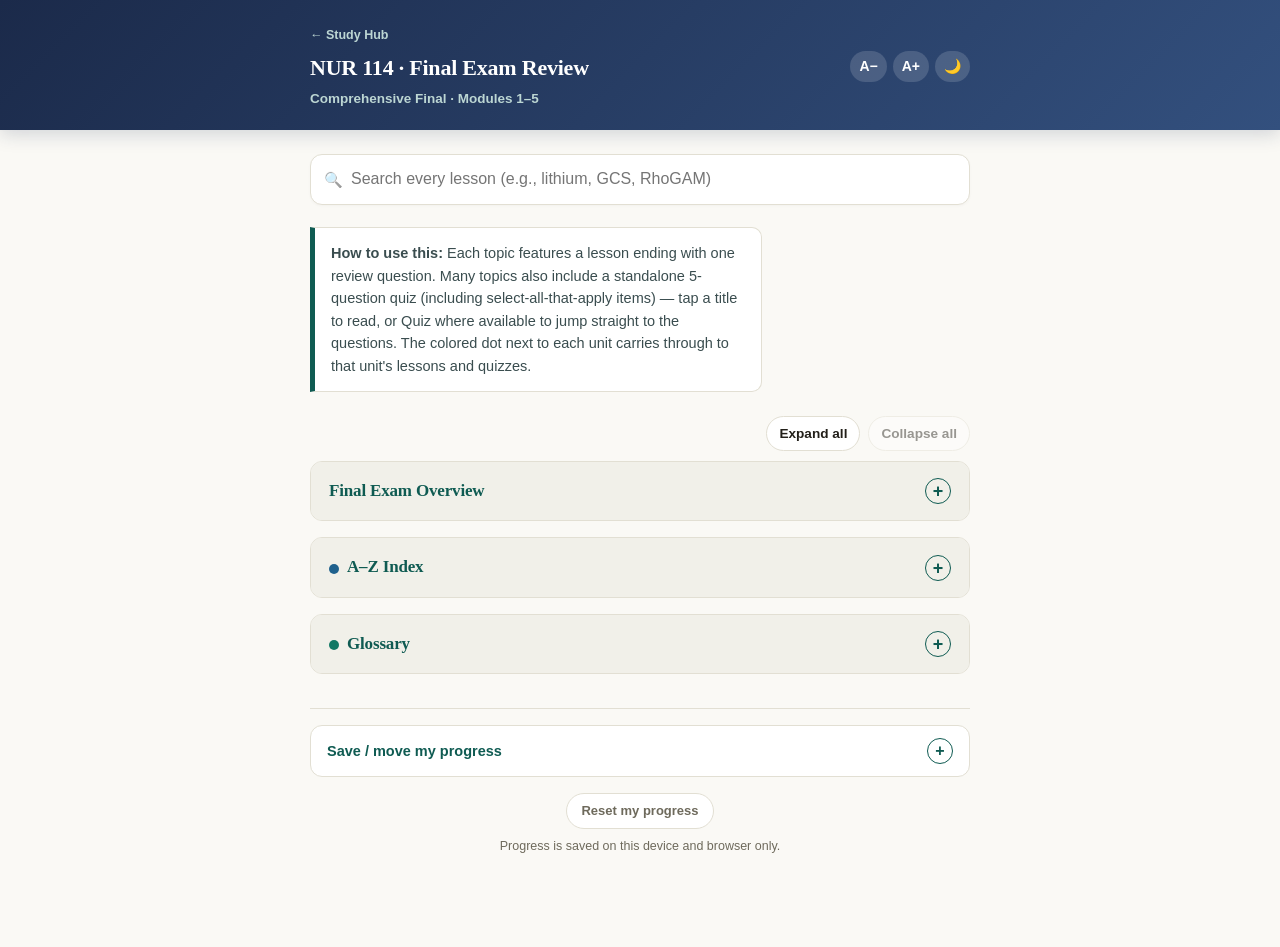
==== NUR114_Final.html @ 79f893ff "Add files via upload" ====
<!DOCTYPE html>
<html lang="en" data-mod="6">
<head>
<meta charset="utf-8">
<meta name="viewport" content="width=device-width, initial-scale=1">
<title>NUR 114 · Final Exam Review</title>
<link rel="stylesheet" href="engine/engine.css?v=9c39ac9d">
<script src="engine/early.js?v=9c39ac9d"></script>
</head>
<body>
<header><div class="bannerwrap"><div class="toprow"><div><a class="hublink" href="index.html">&larr; Study Hub</a><h1>NUR 114 · Final Exam Review</h1><div class="sub">Comprehensive Final · Modules 1–5</div></div><div class="hdr-btns"><button id="hx-sbtn" type="button" aria-label="Search the module" hidden>&#128269;</button><button id="back" hidden>Back</button></div></div></div></header>
<main class="wrap" id="app"><p style="padding:24px 4px;color:#6E6A5C">Loading&hellip; If this message stays, open the Study Hub in Safari once while online so the study engine can be saved for offline use.</p></main>
<script>
// ===================== FINAL EXAM REVIEW — generated by tools/build_final_data.js (do not edit by hand) =====================
const QUIZ = {}; const CASES = {}; const FLASH = {}; const MATCH = {}; const RESCUE = {};
const FINAL_OVERVIEW = {"title":"Final Exam Overview","noChip":true,"sub":"What the comprehensive final covers and how to use this section.","lessons":[{"id":"final-about","title":"About the Comprehensive Final","kicker":"Cumulative across Modules 1–5","blocks":[{"list":["The final is <strong>comprehensive</strong> — every module, Modules 1–5.","It comes <strong>one week after the last module</strong>.","<strong>Perfusion is weighted heavily</strong>, and Medical Emergencies is closely linked to it — know lethal vs. non-lethal rhythms and how to treat them."]},{"h":"How to use this section"},{"list":["<strong>Exemplars A–Z</strong> and <strong>Medications A–Z</strong> list everything from Modules 1–5 with a link straight to the lesson.","The <strong>Glossary</strong> collects key terms from all five modules, each linked to its source module.","To search the full text of every module at once, use the search box at the top of the Study Hub."]}]}]};
const FINAL_INDEX = {"title":"A–Z Index","sub":"Every exemplar and medication from Modules 1–5, alphabetized, with links to the lessons.","lessons":[{"id":"final-exemplars","title":"Exemplars A–Z","kicker":"97 exemplars from Modules 1–5","blocks":[{"h":"A"},{"table":{"head":["Exemplar","Where to study it"],"rows":[["<strong>ABG compensation</strong>","<a href=\"NUR114_Module3.html#elim-abg\">Module 3: ABG Review & Compensation</a>"],["<strong>Acute kidney injury (AKI)</strong>","<a href=\"NUR114_Module3.html#elim-aki\">Module 3: Acute Kidney Injury (AKI)</a>"],["<strong>Addictive behaviors (drugs &amp; alcohol)</strong>","<a href=\"NUR114_Module2.html#mh-addiction-basics\">Module 2: Understanding Addiction</a>"],["<strong>Alcohol use disorder &amp; withdrawal</strong>","<a href=\"NUR114_Module2.html#mh-alcohol\">Module 2: Alcohol Use Disorder & Withdrawal</a>"],["<strong>Anaphylactic reactions</strong>","<a href=\"NUR114_Module5.html#anaph\">Module 5: Anaphylaxis: The Allergic Emergency</a>"],["<strong>Anemias</strong>","<a href=\"NUR114_Module4.html#m4-anemia\">Module 4: Anemias</a>"],["<strong>Angina &amp; acute coronary syndrome</strong>","<a href=\"NUR114_Module4.html#m4-angina\">Module 4: Angina & Chest Pain</a>"],["<strong>Animal bites &amp; rabies</strong>","<a href=\"NUR114_Module5.html#env-animal\">Module 5: Animal Bites, Rabies & Ticks</a>"],["<strong>Anorexia nervosa</strong>","<a href=\"NUR114_Module2.html#mh-anorexia\">Module 2: Anorexia Nervosa</a>"],["<strong>Antepartum</strong>","<a href=\"NUR114_Module1.html#precon\">Module 1: Preconception & Confirming Pregnancy</a>"],["<strong>Asystole</strong>","<a href=\"NUR114_Module4.html#m4-ventricular\">Module 4: Ventricular Rhythms & Lethal vs Non-Lethal</a>"],["<strong>Atrial fibrillation</strong>","<a href=\"NUR114_Module4.html#m4-atrial\">Module 4: Atrial Rhythms</a>"],["<strong>Atrial flutter</strong>","<a href=\"NUR114_Module4.html#m4-atrial\">Module 4: Atrial Rhythms</a>"],["<strong>Attention-deficit/hyperactivity disorder (ADHD)</strong>","<a href=\"NUR114_Module2.html#mh-adhd\">Module 2: Attention-Deficit/Hyperactivity Disorder</a>"],["<strong>Autism spectrum disorder</strong>","<a href=\"NUR114_Module2.html#mh-autism\">Module 2: Autism Spectrum Disorder</a>"]]}},{"h":"B"},{"table":{"head":["Exemplar","Where to study it"],"rows":[["<strong>Bipolar disorder</strong>","<a href=\"NUR114_Module2.html#mh-bipolar\">Module 2: Bipolar Disorder</a>"],["<strong>Borderline personality disorder</strong>","<a href=\"NUR114_Module2.html#mh-bpd\">Module 2: Borderline Personality Disorder</a>"],["<strong>Brain death &amp; organ donation</strong>","<a href=\"NUR114_Module5.html#iicp-braindeath\">Module 5: Brain Death & Organ Donation</a>"],["<strong>Bulimia nervosa</strong>","<a href=\"NUR114_Module2.html#mh-bulimia\">Module 2: Bulimia Nervosa</a>"],["<strong>Burns</strong>","<a href=\"NUR114_Module5.html#burns-types\">Module 5: Burn Types, Depth & Scene Safety</a>"]]}},{"h":"C"},{"table":{"head":["Exemplar","Where to study it"],"rows":[["<strong>Cancer (cellular regulation)</strong>","<a href=\"NUR114_Module2.html#iis-cancer\">Module 2: Cancer & Cellular Regulation</a>"],["<strong>Cardiac arrest</strong>","<a href=\"NUR114_Module5.html#ws-acls-arrest\">Module 5: Adult Cardiac Arrest (2025)</a>"],["<strong>Cataract</strong>","<a href=\"NUR114_Module3.html#sens-cataract\">Module 3: Cataracts</a>"],["<strong>Cerebral palsy</strong>","<a href=\"NUR114_Module1.html#concerns\">Module 1: Common Concerns & Developmental Issues</a>"],["<strong>Chronic kidney disease (CKD) &amp; ESRD</strong>","<a href=\"NUR114_Module3.html#elim-ckd\">Module 3: Chronic Kidney Disease (CKD) & ESRD</a>"],["<strong>Contraception</strong>","<a href=\"NUR114_Module1.html#infertfam\">Module 1: Infertility & Family Planning</a>"],["<strong>Coronary artery disease (CAD)</strong>","<a href=\"NUR114_Module4.html#m4-cad\">Module 4: CAD & Atherosclerosis</a>"],["<strong>Crisis intervention</strong>","<a href=\"NUR114_Module2.html#mh-crisis\">Module 2: Crisis Intervention</a><br><a href=\"NUR114_Module5.html#crisis-dv\">Module 5: Crisis Intervention & Domestic Violence</a>"]]}},{"h":"D"},{"table":{"head":["Exemplar","Where to study it"],"rows":[["<strong>Deep vein thrombosis (DVT)</strong>","<a href=\"NUR114_Module4.html#m4-vte\">Module 4: DVT & VTE Prevention</a>"],["<strong>Depressive disorders</strong>","<a href=\"NUR114_Module2.html#mh-depression\">Module 2: Depressive Disorders</a>"],["<strong>Detached retina</strong>","<a href=\"NUR114_Module3.html#sens-retina\">Module 3: Detached Retina</a>"],["<strong>Dialysis (hemodialysis, PD, CRRT)</strong>","<a href=\"NUR114_Module3.html#elim-dialysis\">Module 3: Dialysis Types: Hemodialysis, Peritoneal Dialysis & CRRT</a>"],["<strong>Domestic violence</strong>","<a href=\"NUR114_Module5.html#crisis-dv\">Module 5: Crisis Intervention & Domestic Violence</a>"],["<strong>Down syndrome</strong>","<a href=\"NUR114_Module1.html#concerns\">Module 1: Common Concerns & Developmental Issues</a>"]]}},{"h":"E"},{"table":{"head":["Exemplar","Where to study it"],"rows":[["<strong>Emergency preparedness (triage)</strong>","<a href=\"NUR114_Module5.html#prep-triage\">Module 5: Triage for Mass Disaster</a>"],["<strong>Erectile dysfunction</strong>","<a href=\"NUR114_Module1.html#ed\">Module 1: Erectile Dysfunction</a>"],["<strong>Eye injuries</strong>","<a href=\"NUR114_Module3.html#sens-emergencies\">Module 3: Eye Emergencies, Eye Injuries & Eye Surgery</a>"]]}},{"h":"F"},{"table":{"head":["Exemplar","Where to study it"],"rows":[["<strong>Failure to thrive</strong>","<a href=\"NUR114_Module1.html#concerns\">Module 1: Common Concerns & Developmental Issues</a>"],["<strong>Family planning</strong>","<a href=\"NUR114_Module1.html#infertfam\">Module 1: Infertility & Family Planning</a>"],["<strong>Fluid &amp; electrolytes in renal failure</strong>","<a href=\"NUR114_Module3.html#elim-lytes\">Module 3: Fluid & Electrolyte Concepts in Renal Failure</a>"]]}},{"h":"G"},{"table":{"head":["Exemplar","Where to study it"],"rows":[["<strong>Generalized anxiety disorder</strong>","<a href=\"NUR114_Module2.html#mh-gad\">Module 2: Anxiety Disorders</a>"],["<strong>Glaucoma</strong>","<a href=\"NUR114_Module3.html#sens-glaucoma\">Module 3: Glaucoma</a>"],["<strong>Glomerulonephritis</strong>","<a href=\"NUR114_Module3.html#elim-gn\">Module 3: Glomerulonephritis</a>"],["<strong>Gout</strong>","<a href=\"NUR114_Module2.html#iis-gout\">Module 2: Gout</a>"]]}},{"h":"H"},{"table":{"head":["Exemplar","Where to study it"],"rows":[["<strong>Hearing loss</strong>","<a href=\"NUR114_Module3.html#sens-hearing\">Module 3: Hearing Loss & Communicating with the Hearing Impaired</a>"],["<strong>Heart failure (left vs. right; systolic vs. diastolic)</strong>","<a href=\"NUR114_Module4.html#m4-hf-types\">Module 4: Heart Failure: Types & Causes</a>"],["<strong>Hemophilia</strong>","<a href=\"NUR114_Module4.html#m4-hemophilia\">Module 4: Hemophilia</a>"],["<strong>HIV infection &amp; AIDS</strong>","<a href=\"NUR114_Module2.html#iis-hiv\">Module 2: HIV Infection & AIDS</a>"],["<strong>Hydrocephaly</strong>","<a href=\"NUR114_Module5.html#hydro\">Module 5: Hydrocephaly (Hydrocephalus)</a>"],["<strong>Hypersensitivity reactions &amp; allergies</strong>","<a href=\"NUR114_Module2.html#iis-hypersensitivity\">Module 2: Hypersensitivity Reactions & Allergies</a>"],["<strong>Hypertension (113 review)</strong>","<a href=\"NUR114_Module4.html#m4-htn\">Module 4: Hypertension Review</a>"],["<strong>Hyperthermia</strong>","<a href=\"NUR114_Module5.html#env-hyperthermia\">Module 5: Hyperthermia: Heat Exhaustion vs. Heat Stroke</a>"],["<strong>Hypothermia &amp; frostbite</strong>","<a href=\"NUR114_Module5.html#env-hypothermia\">Module 5: Hypothermia & Frostbite</a>"]]}},{"h":"I"},{"table":{"head":["Exemplar","Where to study it"],"rows":[["<strong>Impaired vision</strong>","<a href=\"NUR114_Module3.html#sens-lowvision\">Module 3: Impaired Vision: Helping a Client Adjust</a>"],["<strong>Increased intracranial pressure (IICP)</strong>","<a href=\"NUR114_Module5.html#iicp-mk\">Module 5: Monro-Kellie & Compensation</a>"],["<strong>Infertility</strong>","<a href=\"NUR114_Module1.html#infertfam\">Module 1: Infertility & Family Planning</a>"],["<strong>Intrapartum (labor &amp; delivery)</strong>","<a href=\"NUR114_Module1.html#admit\">Module 1: Admission & Fetal Monitoring</a>"]]}},{"h":"M"},{"table":{"head":["Exemplar","Where to study it"],"rows":[["<strong>Macular degeneration</strong>","<a href=\"NUR114_Module3.html#sens-amd\">Module 3: Age-Related Macular Degeneration (AMD)</a>"],["<strong>Menopause</strong>","<a href=\"NUR114_Module1.html#menomen\">Module 1: Menstrual Dysfunction & Menopause</a>"],["<strong>Menstrual dysfunction</strong>","<a href=\"NUR114_Module1.html#menomen\">Module 1: Menstrual Dysfunction & Menopause</a>"]]}},{"h":"N"},{"table":{"head":["Exemplar","Where to study it"],"rows":[["<strong>Neonatal abstinence syndrome (NAS)</strong>","<a href=\"NUR114_Module1.html#nas\">Module 1: Neonatal Abstinence Syndrome (NAS)</a>"],["<strong>Nephrosclerosis</strong>","<a href=\"NUR114_Module3.html#elim-nephrosclerosis\">Module 3: Nephrosclerosis</a>"],["<strong>Nephrotic syndrome</strong>","<a href=\"NUR114_Module3.html#elim-nephrotic\">Module 3: Nephrotic Syndrome (and Nephritic vs. Nephrotic)</a>"],["<strong>Newborn care</strong>","<a href=\"NUR114_Module1.html#transition\">Module 1: Transition & APGAR</a>"]]}},{"h":"O"},{"table":{"head":["Exemplar","Where to study it"],"rows":[["<strong>Obsessive-compulsive disorder (OCD)</strong>","<a href=\"NUR114_Module2.html#mh-ocd\">Module 2: Obsessive-Compulsive Disorder</a>"],["<strong>Opioid use disorder &amp; withdrawal</strong>","<a href=\"NUR114_Module2.html#mh-opioids\">Module 2: Opioid Use Disorder, Withdrawal & Body Effects</a>"],["<strong>Osteoarthritis</strong>","<a href=\"NUR114_Module2.html#iis-oa\">Module 2: Osteoarthritis</a>"],["<strong>Overdoses (alcohol, opioids, benzodiazepines)</strong>","<a href=\"NUR114_Module5.html#poison-od\">Module 5: Overdoses: Opioids, Benzodiazepines & Alcohol</a>"]]}},{"h":"P"},{"table":{"head":["Exemplar","Where to study it"],"rows":[["<strong>Pacemakers &amp; heart block</strong>","<a href=\"NUR114_Module4.html#m4-pacers-blocks\">Module 4: Pacemakers, Heart Blocks & Agonal Rhythm</a>"],["<strong>Peripheral vascular disease (113 review)</strong>","<a href=\"NUR114_Module4.html#m4-pvd\">Module 4: Arterial vs. Venous Disease</a>"],["<strong>Personality disorders</strong>","<a href=\"NUR114_Module2.html#mh-pd-overview\">Module 2: Personality Disorders: The 10-Type Taxonomy</a>"],["<strong>Poisonings</strong>","<a href=\"NUR114_Module5.html#poison-general\">Module 5: General Poisoning Management</a>"],["<strong>Polycystic kidney disease (PKD)</strong>","<a href=\"NUR114_Module3.html#elim-pkd\">Module 3: Polycystic Kidney Disease (PKD)</a>"],["<strong>Post-traumatic stress disorder (PTSD)</strong>","<a href=\"NUR114_Module2.html#mh-ptsd\">Module 2: Post-Traumatic Stress Disorder</a>"],["<strong>Postpartum</strong>","<a href=\"NUR114_Module1.html#involution\">Module 1: Involution, Lochia & Perineal Care</a>"],["<strong>Premature ventricular contractions (PVCs)</strong>","<a href=\"NUR114_Module4.html#m4-ventricular\">Module 4: Ventricular Rhythms & Lethal vs Non-Lethal</a>"],["<strong>Pulmonary embolism</strong>","<a href=\"NUR114_Module4.html#m4-pe\">Module 4: Pulmonary Embolism</a>"],["<strong>Pyelonephritis</strong>","<a href=\"NUR114_Module3.html#elim-pyelo\">Module 3: Pyelonephritis</a>"]]}},{"h":"R"},{"table":{"head":["Exemplar","Where to study it"],"rows":[["<strong>Rheumatoid arthritis</strong>","<a href=\"NUR114_Module2.html#iis-ra\">Module 2: Rheumatoid Arthritis</a>"]]}},{"h":"S"},{"table":{"head":["Exemplar","Where to study it"],"rows":[["<strong>Schizophrenia</strong>","<a href=\"NUR114_Module2.html#mh-schizophrenia\">Module 2: Schizophrenia</a>"],["<strong>Sexual assault (SANE)</strong>","<a href=\"NUR114_Module5.html#crisis-sane\">Module 5: Sexual Assault & the SANE</a>"],["<strong>Sexuality</strong>","<a href=\"NUR114_Module1.html#ed\">Module 1: Erectile Dysfunction</a>"],["<strong>Sexually transmitted infections (STIs)</strong>","<a href=\"NUR114_Module1.html#stis\">Module 1: Sexually Transmitted Infections</a>"],["<strong>Shock — cardiogenic, septic, neurogenic, anaphylactic</strong>","<a href=\"NUR114_Module5.html#shock-types\">Module 5: Other Shock Types & Vasopressor Safety</a>"],["<strong>Shock — hypovolemic</strong>","<a href=\"NUR114_Module5.html#shock-hypo\">Module 5: Hypovolemic Shock & the Stages of Shock</a>"],["<strong>Sickle cell disease</strong>","<a href=\"NUR114_Module4.html#m4-sickle\">Module 4: Sickle Cell Disease</a>"],["<strong>Sinus rhythms (sinus brady, sinus tach)</strong>","<a href=\"NUR114_Module4.html#m4-sinus\">Module 4: Sinus Rhythms</a>"],["<strong>Smoke inhalation</strong>","<a href=\"NUR114_Module5.html#burns-special\">Module 5: Chemical, Electrical & Smoke Inhalation Injuries</a>"],["<strong>Snake &amp; spider bites</strong>","<a href=\"NUR114_Module5.html#env-snake-spider\">Module 5: Snake & Spider Bites</a>"],["<strong>Stroke (ischemic vs. hemorrhagic) &amp; TIA</strong>","<a href=\"NUR114_Module4.html#m4-stroke\">Module 4: Stroke: Ischemic vs Hemorrhagic & TIA</a>"],["<strong>Submersion injuries</strong>","<a href=\"NUR114_Module5.html#submersion\">Module 5: Submersion Injuries (Drowning & Near-Drowning)</a>"],["<strong>Suicidal ideation</strong>","<a href=\"NUR114_Module2.html#mh-suicide\">Module 2: Suicidal Ideation: Assessment, Safety, and Resources</a>"],["<strong>Supraventricular tachycardia (SVT)</strong>","<a href=\"NUR114_Module4.html#m4-atrial\">Module 4: Atrial Rhythms</a>"],["<strong>Systemic lupus erythematosus (SLE)</strong>","<a href=\"NUR114_Module2.html#iis-lupus\">Module 2: Systemic Lupus Erythematosus</a>"]]}},{"h":"V"},{"table":{"head":["Exemplar","Where to study it"],"rows":[["<strong>Ventricular fibrillation</strong>","<a href=\"NUR114_Module4.html#m4-ventricular\">Module 4: Ventricular Rhythms & Lethal vs Non-Lethal</a>"],["<strong>Ventricular tachycardia (incl. torsades)</strong>","<a href=\"NUR114_Module4.html#m4-ventricular\">Module 4: Ventricular Rhythms & Lethal vs Non-Lethal</a>"],["<strong>Verbal (aphasia)</strong>","<a href=\"NUR114_Module3.html#sens-aphasia\">Module 3: Verbal: Aphasia (Global, Expressive, Receptive)</a>"]]}}]},{"id":"final-meds","title":"Medications A–Z","kicker":"154 medications and drug classes from Modules 1–5","blocks":[{"h":"A"},{"table":{"head":["Medication","Where to study it"],"rows":[["<strong>Acetylcysteine (Mucomyst)</strong>","<a href=\"NUR114_Module3.html#m3-meds-renal\">Module 3: Epoetin Alfa, Corticosteroids, Acetylcysteine & Sodium Bicarbonate</a><br><a href=\"NUR114_Module5.html#m5-meds-prev\">Module 5: Medications From Previous Content & NUR 113</a>"],["<strong>Activated charcoal</strong>","<a href=\"NUR114_Module5.html#m5-meds-prev\">Module 5: Medications From Previous Content & NUR 113</a>"],["<strong>Acyclovir</strong>","<a href=\"NUR114_Module1.html#medsti\">Module 1: STI Treatment Medications</a>"],["<strong>Adenosine (Adenocard)</strong>","<a href=\"NUR114_Module4.html#m4-meds-antiarrhythmic\">Module 4: Antiarrhythmics</a>"],["<strong>Albuterol</strong>","<a href=\"NUR114_Module5.html#m5-meds-prev\">Module 5: Medications From Previous Content & NUR 113</a>"],["<strong>Alprazolam (Xanax)</strong>","<a href=\"NUR114_Module2.html#mh-meds-anxiolytics\">Module 2: Anxiolytics & Benzodiazepines</a>"],["<strong>Alteplase (tPA)</strong>","<a href=\"NUR114_Module4.html#m4-meds-antiplatelet-lytic\">Module 4: Antiplatelets & Thrombolytics</a>"],["<strong>Amiodarone (Cordarone, Pacerone)</strong>","<a href=\"NUR114_Module4.html#m4-meds-antiarrhythmic\">Module 4: Antiarrhythmics</a><br><a href=\"NUR114_Module5.html#m5-meds-prev\">Module 5: Medications From Previous Content & NUR 113</a>"],["<strong>Amlodipine</strong>","<a href=\"NUR114_Module4.html#m4-meds-bb-ccb\">Module 4: Beta Blockers & Calcium Channel Blockers</a>"],["<strong>Anticonvulsants used as mood stabilizers</strong>","<a href=\"NUR114_Module2.html#mh-meds-moodstabilizers\">Module 2: Mood Stabilizers: Lithium & Anticonvulsants</a>"],["<strong>Antihistamines &amp; allergy-specific drug classes</strong>","<a href=\"NUR114_Module2.html#iis-meds-antiinflammatory\">Module 2: NSAIDs, DMARDs, Corticosteroids, Antihistamines & Gout Meds</a>"],["<strong>Antiretroviral therapy (ART), PrEP &amp; PEP</strong>","<a href=\"NUR114_Module2.html#iis-meds-art\">Module 2: ART for HIV/AIDS: PrEP vs. PEP</a>"],["<strong>Antivenin (CroFab)</strong>","<a href=\"NUR114_Module5.html#m5-meds-antivenin\">Module 5: Antivenin (Antivenom)</a>"],["<strong>Apixaban (Eliquis)</strong>","<a href=\"NUR114_Module4.html#m4-meds-anticoag\">Module 4: Anticoagulants</a>"],["<strong>Aripiprazole (Abilify)</strong>","<a href=\"NUR114_Module2.html#mh-meds-antipsychotics\">Module 2: Antipsychotics: Brand/Generic Reference & EPS Management</a>"],["<strong>Aspirin</strong>","<a href=\"NUR114_Module4.html#m4-meds-antiplatelet-lytic\">Module 4: Antiplatelets & Thrombolytics</a>"],["<strong>Atenolol</strong>","<a href=\"NUR114_Module4.html#m4-meds-bb-ccb\">Module 4: Beta Blockers & Calcium Channel Blockers</a>"],["<strong>Atorvastatin</strong>","<a href=\"NUR114_Module4.html#m4-meds-statin-nitrate\">Module 4: Statins & Nitrates</a>"],["<strong>Atropine</strong>","<a href=\"NUR114_Module4.html#m4-meds-brady\">Module 4: Atropine & Vasopressors</a>"],["<strong>Atropine / Tropicamide (eye drops)</strong>","<a href=\"NUR114_Module3.html#m3-meds-eyedrops\">Module 3: Eye Medications</a>"],["<strong>Atypical antipsychotics (second-generation)</strong>","<a href=\"NUR114_Module2.html#mh-meds-antipsychotics\">Module 2: Antipsychotics: Brand/Generic Reference & EPS Management</a>"]]}},{"h":"B"},{"table":{"head":["Medication","Where to study it"],"rows":[["<strong>Benazepril</strong>","<a href=\"NUR114_Module4.html#m4-meds-raas\">Module 4: ACE Inhibitors, ARBs & ARNI</a>"],["<strong>Benzodiazepines</strong>","<a href=\"NUR114_Module2.html#mh-meds-anxiolytics\">Module 2: Anxiolytics & Benzodiazepines</a>"],["<strong>Buspirone</strong>","<a href=\"NUR114_Module2.html#mh-meds-anxiolytics\">Module 2: Anxiolytics & Benzodiazepines</a>"]]}},{"h":"C"},{"table":{"head":["Medication","Where to study it"],"rows":[["<strong>Calcium gluconate</strong>","<a href=\"NUR114_Module3.html#m3-meds-lytes\">Module 3: Electrolyte Replacements & Treatments</a>"],["<strong>Captopril</strong>","<a href=\"NUR114_Module4.html#m4-meds-raas\">Module 4: ACE Inhibitors, ARBs & ARNI</a>"],["<strong>Carvedilol</strong>","<a href=\"NUR114_Module4.html#m4-meds-bb-ccb\">Module 4: Beta Blockers & Calcium Channel Blockers</a>"],["<strong>Ceftriaxone</strong>","<a href=\"NUR114_Module1.html#medsti\">Module 1: STI Treatment Medications</a>"],["<strong>Cervadil (Dinoprostone)</strong>","<a href=\"NUR114_Module1.html#medlabor\">Module 1: Labor, Induction & Ripening Drugs</a>"],["<strong>Chlordiazepoxide</strong>","<a href=\"NUR114_Module5.html#m5-meds-prev\">Module 5: Medications From Previous Content & NUR 113</a>"],["<strong>Chlorpromazine (Thorazine)</strong>","<a href=\"NUR114_Module2.html#mh-meds-antipsychotics\">Module 2: Antipsychotics: Brand/Generic Reference & EPS Management</a><br><a href=\"NUR114_Module5.html#m5-meds-prev\">Module 5: Medications From Previous Content & NUR 113</a>"],["<strong>Clonazepam (Klonopin)</strong>","<a href=\"NUR114_Module2.html#mh-meds-anxiolytics\">Module 2: Anxiolytics & Benzodiazepines</a>"],["<strong>Clopidogrel (Plavix)</strong>","<a href=\"NUR114_Module4.html#m4-meds-antiplatelet-lytic\">Module 4: Antiplatelets & Thrombolytics</a>"],["<strong>Clozapine (Clozaril)</strong>","<a href=\"NUR114_Module2.html#mh-meds-antipsychotics\">Module 2: Antipsychotics: Brand/Generic Reference & EPS Management</a>"],["<strong>Combined Oral Contraceptives (estrogen + progestin)</strong>","<a href=\"NUR114_Module1.html#medsexual\">Module 1: Sexual Health Medications</a>"],["<strong>Corticosteroids</strong>","<a href=\"NUR114_Module2.html#iis-meds-antiinflammatory\">Module 2: NSAIDs, DMARDs, Corticosteroids, Antihistamines & Gout Meds</a><br><a href=\"NUR114_Module3.html#m3-meds-renal\">Module 3: Epoetin Alfa, Corticosteroids, Acetylcysteine & Sodium Bicarbonate</a>"],["<strong>Cyanocobalamin</strong>","<a href=\"NUR114_Module4.html#m4-meds-blood\">Module 4: Anemia Supplements & Blood Drugs</a>"],["<strong>Cytotec (Misoprostol)</strong>","<a href=\"NUR114_Module1.html#medlabor\">Module 1: Labor, Induction & Ripening Drugs</a>"]]}},{"h":"D"},{"table":{"head":["Medication","Where to study it"],"rows":[["<strong>Dabigatran (Pradaxa)</strong>","<a href=\"NUR114_Module4.html#m4-meds-anticoag\">Module 4: Anticoagulants</a>"],["<strong>Dalteparin</strong>","<a href=\"NUR114_Module4.html#m4-meds-anticoag\">Module 4: Anticoagulants</a>"],["<strong>Dapagliflozin (Farxiga)</strong>","<a href=\"NUR114_Module4.html#m4-meds-hf\">Module 4: Other Heart Failure Drugs</a>"],["<strong>Deferoxamine</strong>","<a href=\"NUR114_Module5.html#m5-meds-reversal\">Module 5: Reversal Agents for Overdoses</a>"],["<strong>Depo-Provera (Medroxyprogesterone)</strong>","<a href=\"NUR114_Module1.html#medsexual\">Module 1: Sexual Health Medications</a>"],["<strong>Dexamethasone (Decadron)</strong>","<a href=\"NUR114_Module5.html#m5-meds-prev\">Module 5: Medications From Previous Content & NUR 113</a>"],["<strong>Diazepam (Valium)</strong>","<a href=\"NUR114_Module2.html#mh-meds-anxiolytics\">Module 2: Anxiolytics & Benzodiazepines</a>"],["<strong>Digoxin (Lanoxin)</strong>","<a href=\"NUR114_Module4.html#m4-meds-hf\">Module 4: Other Heart Failure Drugs</a>"],["<strong>Digoxin immune Fab (Digibind)</strong>","<a href=\"NUR114_Module5.html#m5-meds-reversal\">Module 5: Reversal Agents for Overdoses</a>"],["<strong>Diltiazem</strong>","<a href=\"NUR114_Module4.html#m4-meds-bb-ccb\">Module 4: Beta Blockers & Calcium Channel Blockers</a>"],["<strong>Diphenhydramine</strong>","<a href=\"NUR114_Module5.html#m5-meds-prev\">Module 5: Medications From Previous Content & NUR 113</a>"],["<strong>DMARDs</strong>","<a href=\"NUR114_Module2.html#iis-meds-antiinflammatory\">Module 2: NSAIDs, DMARDs, Corticosteroids, Antihistamines & Gout Meds</a>"],["<strong>Dobutamine</strong>","<a href=\"NUR114_Module5.html#m5-meds-prev\">Module 5: Medications From Previous Content & NUR 113</a>"],["<strong>Docusate (Colace)</strong>","<a href=\"NUR114_Module5.html#m5-meds-prev\">Module 5: Medications From Previous Content & NUR 113</a>"],["<strong>Dopamine</strong>","<a href=\"NUR114_Module4.html#m4-meds-brady\">Module 4: Atropine & Vasopressors</a><br><a href=\"NUR114_Module5.html#m5-meds-prev\">Module 5: Medications From Previous Content & NUR 113</a>"],["<strong>Dorzolamide / Acetazolamide</strong>","<a href=\"NUR114_Module3.html#m3-meds-eyedrops\">Module 3: Eye Medications</a>"],["<strong>Doxycycline</strong>","<a href=\"NUR114_Module1.html#medsti\">Module 1: STI Treatment Medications</a><br><a href=\"NUR114_Module5.html#m5-meds-prev\">Module 5: Medications From Previous Content & NUR 113</a>"]]}},{"h":"E"},{"table":{"head":["Medication","Where to study it"],"rows":[["<strong>Empagliflozin (Jardiance)</strong>","<a href=\"NUR114_Module4.html#m4-meds-hf\">Module 4: Other Heart Failure Drugs</a>"],["<strong>Enalapril</strong>","<a href=\"NUR114_Module4.html#m4-meds-raas\">Module 4: ACE Inhibitors, ARBs & ARNI</a>"],["<strong>Enoxaparin (Lovenox)</strong>","<a href=\"NUR114_Module4.html#m4-meds-anticoag\">Module 4: Anticoagulants</a>"],["<strong>Epidural anesthesia</strong>","<a href=\"NUR114_Module1.html#medanalgesia\">Module 1: Labor Analgesics & Anesthesia</a>"],["<strong>Epinephrine</strong>","<a href=\"NUR114_Module4.html#m4-meds-brady\">Module 4: Atropine & Vasopressors</a><br><a href=\"NUR114_Module5.html#m5-meds-epi\">Module 5: Epinephrine</a>"],["<strong>Eplerenone</strong>","<a href=\"NUR114_Module4.html#m4-meds-hf\">Module 4: Other Heart Failure Drugs</a>"],["<strong>Epoetin alfa (Epogen, Procrit)</strong>","<a href=\"NUR114_Module2.html#iis-meds-oncsupport\">Module 2: Chemotherapy Support: Filgrastim & Epoetin Alfa</a><br><a href=\"NUR114_Module3.html#m3-meds-renal\">Module 3: Epoetin Alfa, Corticosteroids, Acetylcysteine & Sodium Bicarbonate</a><br><a href=\"NUR114_Module4.html#m4-meds-blood\">Module 4: Anemia Supplements & Blood Drugs</a>"],["<strong>Erythromycin Ophthalmic Ointment</strong>","<a href=\"NUR114_Module1.html#mednewborn\">Module 1: Newborn Medications</a>"],["<strong>Esmolol</strong>","<a href=\"NUR114_Module4.html#m4-meds-bb-ccb\">Module 4: Beta Blockers & Calcium Channel Blockers</a>"]]}},{"h":"F"},{"table":{"head":["Medication","Where to study it"],"rows":[["<strong>Factor VIII and Factor IX Concentrates</strong>","<a href=\"NUR114_Module4.html#m4-meds-blood\">Module 4: Anemia Supplements & Blood Drugs</a>"],["<strong>Famotidine</strong>","<a href=\"NUR114_Module5.html#m5-meds-prev\">Module 5: Medications From Previous Content & NUR 113</a>"],["<strong>Fentanyl</strong>","<a href=\"NUR114_Module5.html#m5-meds-prev\">Module 5: Medications From Previous Content & NUR 113</a>"],["<strong>Ferrous sulfate (iron)</strong>","<a href=\"NUR114_Module4.html#m4-meds-blood\">Module 4: Anemia Supplements & Blood Drugs</a>"],["<strong>Filgrastim (Neupogen)</strong>","<a href=\"NUR114_Module2.html#iis-meds-oncsupport\">Module 2: Chemotherapy Support: Filgrastim & Epoetin Alfa</a>"],["<strong>Flumazenil (Romazicon)</strong>","<a href=\"NUR114_Module5.html#m5-meds-reversal\">Module 5: Reversal Agents for Overdoses</a>"],["<strong>Fluphenazine (Prolixin)</strong>","<a href=\"NUR114_Module2.html#mh-meds-antipsychotics\">Module 2: Antipsychotics: Brand/Generic Reference & EPS Management</a>"],["<strong>Folic acid</strong>","<a href=\"NUR114_Module4.html#m4-meds-blood\">Module 4: Anemia Supplements & Blood Drugs</a>"],["<strong>Fomepizole</strong>","<a href=\"NUR114_Module5.html#m5-meds-reversal\">Module 5: Reversal Agents for Overdoses</a>"],["<strong>Furosemide (Lasix)</strong>","<a href=\"NUR114_Module3.html#m3-meds-diuretics\">Module 3: Diuretics</a><br><a href=\"NUR114_Module4.html#m4-meds-hf\">Module 4: Other Heart Failure Drugs</a>"]]}},{"h":"G"},{"table":{"head":["Medication","Where to study it"],"rows":[["<strong>Glucagon</strong>","<a href=\"NUR114_Module5.html#m5-meds-prev\">Module 5: Medications From Previous Content & NUR 113</a>"],["<strong>Gout medications</strong>","<a href=\"NUR114_Module2.html#iis-meds-antiinflammatory\">Module 2: NSAIDs, DMARDs, Corticosteroids, Antihistamines & Gout Meds</a>"]]}},{"h":"H"},{"table":{"head":["Medication","Where to study it"],"rows":[["<strong>Haloperidol (Haldol)</strong>","<a href=\"NUR114_Module2.html#mh-meds-antipsychotics\">Module 2: Antipsychotics: Brand/Generic Reference & EPS Management</a>"],["<strong>Heparin (unfractionated)</strong>","<a href=\"NUR114_Module4.html#m4-meds-anticoag\">Module 4: Anticoagulants</a>"],["<strong>Hepatitis B Vaccine</strong>","<a href=\"NUR114_Module1.html#mednewborn\">Module 1: Newborn Medications</a>"],["<strong>Hydroxocobalamin</strong>","<a href=\"NUR114_Module5.html#m5-meds-reversal\">Module 5: Reversal Agents for Overdoses</a>"],["<strong>Hydroxyurea (Droxia, Hydrea)</strong>","<a href=\"NUR114_Module4.html#m4-meds-blood\">Module 4: Anemia Supplements & Blood Drugs</a>"]]}},{"h":"I"},{"table":{"head":["Medication","Where to study it"],"rows":[["<strong>Isosorbide Mononitrate/Dinitrate</strong>","<a href=\"NUR114_Module4.html#m4-meds-statin-nitrate\">Module 4: Statins & Nitrates</a>"]]}},{"h":"L"},{"table":{"head":["Medication","Where to study it"],"rows":[["<strong>Labetalol</strong>","<a href=\"NUR114_Module4.html#m4-meds-bb-ccb\">Module 4: Beta Blockers & Calcium Channel Blockers</a>"],["<strong>Lactated Ringer's</strong>","<a href=\"NUR114_Module5.html#m5-meds-prev\">Module 5: Medications From Previous Content & NUR 113</a>"],["<strong>Latanoprost (Xalatan)</strong>","<a href=\"NUR114_Module3.html#m3-meds-eyedrops\">Module 3: Eye Medications</a>"],["<strong>Lidocaine</strong>","<a href=\"NUR114_Module4.html#m4-meds-antiarrhythmic\">Module 4: Antiarrhythmics</a><br><a href=\"NUR114_Module5.html#m5-meds-prev\">Module 5: Medications From Previous Content & NUR 113</a>"],["<strong>Lisinopril</strong>","<a href=\"NUR114_Module4.html#m4-meds-raas\">Module 4: ACE Inhibitors, ARBs & ARNI</a>"],["<strong>Lithium</strong>","<a href=\"NUR114_Module2.html#mh-meds-moodstabilizers\">Module 2: Mood Stabilizers: Lithium & Anticonvulsants</a>"],["<strong>Lorazepam (Ativan)</strong>","<a href=\"NUR114_Module2.html#mh-meds-anxiolytics\">Module 2: Anxiolytics & Benzodiazepines</a><br><a href=\"NUR114_Module5.html#m5-meds-prev\">Module 5: Medications From Previous Content & NUR 113</a>"],["<strong>Losartan</strong>","<a href=\"NUR114_Module4.html#m4-meds-raas\">Module 4: ACE Inhibitors, ARBs & ARNI</a>"],["<strong>Lovastatin</strong>","<a href=\"NUR114_Module4.html#m4-meds-statin-nitrate\">Module 4: Statins & Nitrates</a>"]]}},{"h":"M"},{"table":{"head":["Medication","Where to study it"],"rows":[["<strong>Mafenide (Sulfamylon)</strong>","<a href=\"NUR114_Module5.html#m5-meds-prev\">Module 5: Medications From Previous Content & NUR 113</a>"],["<strong>Magnesium Sulfate</strong>","<a href=\"NUR114_Module1.html#medlabor\">Module 1: Labor, Induction & Ripening Drugs</a><br><a href=\"NUR114_Module4.html#m4-meds-antiarrhythmic\">Module 4: Antiarrhythmics</a>"],["<strong>Mannitol (Osmitrol)</strong>","<a href=\"NUR114_Module3.html#m3-meds-diuretics\">Module 3: Diuretics</a><br><a href=\"NUR114_Module5.html#m5-meds-prev\">Module 5: Medications From Previous Content & NUR 113</a>"],["<strong>MAOIs (monoamine oxidase inhibitors)</strong>","<a href=\"NUR114_Module2.html#mh-meds-antidepressants\">Module 2: Antidepressants: SSRI, SNRI, TCA & MAOI</a>"],["<strong>Metoprolol</strong>","<a href=\"NUR114_Module4.html#m4-meds-bb-ccb\">Module 4: Beta Blockers & Calcium Channel Blockers</a>"],["<strong>Metronidazole (Flagyl)</strong>","<a href=\"NUR114_Module1.html#medsti\">Module 1: STI Treatment Medications</a>"],["<strong>Midazolam (Versed)</strong>","<a href=\"NUR114_Module2.html#mh-meds-anxiolytics\">Module 2: Anxiolytics & Benzodiazepines</a>"],["<strong>Morphine</strong>","<a href=\"NUR114_Module5.html#m5-meds-prev\">Module 5: Medications From Previous Content & NUR 113</a>"]]}},{"h":"N"},{"table":{"head":["Medication","Where to study it"],"rows":[["<strong>Naloxone (Narcan)</strong>","<a href=\"NUR114_Module2.html#mh-meds-emergency\">Module 2: Naloxone: The Opioid Reversal Agent</a><br><a href=\"NUR114_Module5.html#m5-meds-reversal\">Module 5: Reversal Agents for Overdoses</a>"],["<strong>Nicardipine</strong>","<a href=\"NUR114_Module4.html#m4-meds-bb-ccb\">Module 4: Beta Blockers & Calcium Channel Blockers</a><br><a href=\"NUR114_Module5.html#m5-meds-prev\">Module 5: Medications From Previous Content & NUR 113</a>"],["<strong>Nifedipine</strong>","<a href=\"NUR114_Module4.html#m4-meds-bb-ccb\">Module 4: Beta Blockers & Calcium Channel Blockers</a>"],["<strong>Nitroglycerin (SL, Spray, Patch, Ointment, IV)</strong>","<a href=\"NUR114_Module4.html#m4-meds-statin-nitrate\">Module 4: Statins & Nitrates</a>"],["<strong>Norepinephrine</strong>","<a href=\"NUR114_Module4.html#m4-meds-brady\">Module 4: Atropine & Vasopressors</a><br><a href=\"NUR114_Module5.html#m5-meds-prev\">Module 5: Medications From Previous Content & NUR 113</a>"],["<strong>NSAIDs</strong>","<a href=\"NUR114_Module2.html#iis-meds-antiinflammatory\">Module 2: NSAIDs, DMARDs, Corticosteroids, Antihistamines & Gout Meds</a>"]]}},{"h":"O"},{"table":{"head":["Medication","Where to study it"],"rows":[["<strong>Olanzapine (Zyprexa)</strong>","<a href=\"NUR114_Module2.html#mh-meds-antipsychotics\">Module 2: Antipsychotics: Brand/Generic Reference & EPS Management</a>"],["<strong>Ondansetron (Zofran)</strong>","<a href=\"NUR114_Module1.html#medanalgesia\">Module 1: Labor Analgesics & Anesthesia</a>"],["<strong>Opioid analgesics (butorphanol, nalbuphine, meperidine)</strong>","<a href=\"NUR114_Module1.html#medanalgesia\">Module 1: Labor Analgesics & Anesthesia</a>"],["<strong>Oxytocin (Pitocin)</strong>","<a href=\"NUR114_Module1.html#medlabor\">Module 1: Labor, Induction & Ripening Drugs</a>"]]}},{"h":"P"},{"table":{"head":["Medication","Where to study it"],"rows":[["<strong>Patiromer (Veltassa)</strong>","<a href=\"NUR114_Module3.html#m3-meds-lytes\">Module 3: Electrolyte Replacements & Treatments</a>"],["<strong>Penicillin G Benzathine</strong>","<a href=\"NUR114_Module1.html#medsti\">Module 1: STI Treatment Medications</a>"],["<strong>Phentolamine</strong>","<a href=\"NUR114_Module4.html#m4-meds-brady\">Module 4: Atropine & Vasopressors</a><br><a href=\"NUR114_Module5.html#m5-meds-prev\">Module 5: Medications From Previous Content & NUR 113</a>"],["<strong>Phosphate binders</strong>","<a href=\"NUR114_Module3.html#m3-meds-lytes\">Module 3: Electrolyte Replacements & Treatments</a>"],["<strong>Pilocarpine</strong>","<a href=\"NUR114_Module3.html#m3-meds-eyedrops\">Module 3: Eye Medications</a>"],["<strong>Pralidoxime (2-PAM)</strong>","<a href=\"NUR114_Module5.html#m5-meds-reversal\">Module 5: Reversal Agents for Overdoses</a>"],["<strong>Prasugrel</strong>","<a href=\"NUR114_Module4.html#m4-meds-antiplatelet-lytic\">Module 4: Antiplatelets & Thrombolytics</a>"],["<strong>Propofol</strong>","<a href=\"NUR114_Module5.html#m5-meds-prev\">Module 5: Medications From Previous Content & NUR 113</a>"],["<strong>Propranolol</strong>","<a href=\"NUR114_Module4.html#m4-meds-bb-ccb\">Module 4: Beta Blockers & Calcium Channel Blockers</a>"]]}},{"h":"Q"},{"table":{"head":["Medication","Where to study it"],"rows":[["<strong>Quetiapine (Seroquel)</strong>","<a href=\"NUR114_Module2.html#mh-meds-antipsychotics\">Module 2: Antipsychotics: Brand/Generic Reference & EPS Management</a>"]]}},{"h":"R"},{"table":{"head":["Medication","Where to study it"],"rows":[["<strong>Reteplase</strong>","<a href=\"NUR114_Module4.html#m4-meds-antiplatelet-lytic\">Module 4: Antiplatelets & Thrombolytics</a>"],["<strong>RhoGAM (Rho(D) immune globulin)</strong>","<a href=\"NUR114_Module1.html#medrhogam\">Module 1: RhoGam (Rho(D) Immune Globulin)</a>"],["<strong>Risperidone (Risperdal)</strong>","<a href=\"NUR114_Module2.html#mh-meds-antipsychotics\">Module 2: Antipsychotics: Brand/Generic Reference & EPS Management</a>"],["<strong>Rivaroxaban (Xarelto)</strong>","<a href=\"NUR114_Module4.html#m4-meds-anticoag\">Module 4: Anticoagulants</a>"],["<strong>Rosuvastatin</strong>","<a href=\"NUR114_Module4.html#m4-meds-statin-nitrate\">Module 4: Statins & Nitrates</a>"]]}},{"h":"S"},{"table":{"head":["Medication","Where to study it"],"rows":[["<strong>Sacubitril/Valsartan (Entresto)</strong>","<a href=\"NUR114_Module4.html#m4-meds-raas\">Module 4: ACE Inhibitors, ARBs & ARNI</a>"],["<strong>Sildenafil (Viagra)</strong>","<a href=\"NUR114_Module1.html#medsexual\">Module 1: Sexual Health Medications</a>"],["<strong>Silver nitrate</strong>","<a href=\"NUR114_Module5.html#m5-meds-prev\">Module 5: Medications From Previous Content & NUR 113</a>"],["<strong>Silver sulfadiazine (Silvadene)</strong>","<a href=\"NUR114_Module5.html#m5-meds-ssd\">Module 5: Silver Sulfadiazine (Silvadene)</a>"],["<strong>Simvastatin</strong>","<a href=\"NUR114_Module4.html#m4-meds-statin-nitrate\">Module 4: Statins & Nitrates</a>"],["<strong>SNRIs (serotonin-norepinephrine reuptake inhibitors)</strong>","<a href=\"NUR114_Module2.html#mh-meds-antidepressants\">Module 2: Antidepressants: SSRI, SNRI, TCA & MAOI</a>"],["<strong>Sodium Bicarbonate</strong>","<a href=\"NUR114_Module3.html#m3-meds-renal\">Module 3: Epoetin Alfa, Corticosteroids, Acetylcysteine & Sodium Bicarbonate</a><br><a href=\"NUR114_Module5.html#m5-meds-prev\">Module 5: Medications From Previous Content & NUR 113</a>"],["<strong>Sodium Polystyrene Sulfonate with Sorbitol (Kayexalate)</strong>","<a href=\"NUR114_Module3.html#m3-meds-lytes\">Module 3: Electrolyte Replacements & Treatments</a>"],["<strong>Sodium Zirconium Cyclosilicate (Lokelma)</strong>","<a href=\"NUR114_Module3.html#m3-meds-lytes\">Module 3: Electrolyte Replacements & Treatments</a>"],["<strong>Spinal anesthesia</strong>","<a href=\"NUR114_Module1.html#medanalgesia\">Module 1: Labor Analgesics & Anesthesia</a>"],["<strong>Spironolactone (Aldactone)</strong>","<a href=\"NUR114_Module3.html#m3-meds-diuretics\">Module 3: Diuretics</a><br><a href=\"NUR114_Module4.html#m4-meds-hf\">Module 4: Other Heart Failure Drugs</a>"],["<strong>SSRIs (selective serotonin reuptake inhibitors)</strong>","<a href=\"NUR114_Module2.html#mh-meds-antidepressants\">Module 2: Antidepressants: SSRI, SNRI, TCA & MAOI</a>"],["<strong>Stimulants (ADHD)</strong>","<a href=\"NUR114_Module2.html#mh-meds-stimulants\">Module 2: Stimulants (ADHD Medications)</a>"]]}},{"h":"T"},{"table":{"head":["Medication","Where to study it"],"rows":[["<strong>TCAs (tricyclic antidepressants)</strong>","<a href=\"NUR114_Module2.html#mh-meds-antidepressants\">Module 2: Antidepressants: SSRI, SNRI, TCA & MAOI</a>"],["<strong>Tenecteplase</strong>","<a href=\"NUR114_Module4.html#m4-meds-antiplatelet-lytic\">Module 4: Antiplatelets & Thrombolytics</a>"],["<strong>Tetanus toxoid</strong>","<a href=\"NUR114_Module5.html#m5-meds-tetanus\">Module 5: Tetanus Immunization</a>"],["<strong>Thiamine</strong>","<a href=\"NUR114_Module5.html#m5-meds-prev\">Module 5: Medications From Previous Content & NUR 113</a>"],["<strong>Thioridazine (Mellaril)</strong>","<a href=\"NUR114_Module2.html#mh-meds-antipsychotics\">Module 2: Antipsychotics: Brand/Generic Reference & EPS Management</a>"],["<strong>Thiothixene (Navane)</strong>","<a href=\"NUR114_Module2.html#mh-meds-antipsychotics\">Module 2: Antipsychotics: Brand/Generic Reference & EPS Management</a>"],["<strong>Ticagrelor</strong>","<a href=\"NUR114_Module4.html#m4-meds-antiplatelet-lytic\">Module 4: Antiplatelets & Thrombolytics</a>"],["<strong>Timolol (Timoptic)</strong>","<a href=\"NUR114_Module3.html#m3-meds-eyedrops\">Module 3: Eye Medications</a>"],["<strong>Trifluoperazine (Stelazine)</strong>","<a href=\"NUR114_Module2.html#mh-meds-antipsychotics\">Module 2: Antipsychotics: Brand/Generic Reference & EPS Management</a>"],["<strong>Typical antipsychotics (first-generation)</strong>","<a href=\"NUR114_Module2.html#mh-meds-antipsychotics\">Module 2: Antipsychotics: Brand/Generic Reference & EPS Management</a>"]]}},{"h":"V"},{"table":{"head":["Medication","Where to study it"],"rows":[["<strong>Valsartan</strong>","<a href=\"NUR114_Module4.html#m4-meds-raas\">Module 4: ACE Inhibitors, ARBs & ARNI</a>"],["<strong>Vasopressin</strong>","<a href=\"NUR114_Module5.html#m5-meds-prev\">Module 5: Medications From Previous Content & NUR 113</a>"],["<strong>Verapamil</strong>","<a href=\"NUR114_Module4.html#m4-meds-bb-ccb\">Module 4: Beta Blockers & Calcium Channel Blockers</a>"],["<strong>Vitamin D Analogs</strong>","<a href=\"NUR114_Module3.html#m3-meds-lytes\">Module 3: Electrolyte Replacements & Treatments</a>"],["<strong>Vitamin K (Phytonadione)</strong>","<a href=\"NUR114_Module1.html#mednewborn\">Module 1: Newborn Medications</a>"]]}},{"h":"W"},{"table":{"head":["Medication","Where to study it"],"rows":[["<strong>Warfarin (Coumadin)</strong>","<a href=\"NUR114_Module4.html#m4-meds-anticoag\">Module 4: Anticoagulants</a>"]]}},{"h":"Z"},{"table":{"head":["Medication","Where to study it"],"rows":[["<strong>Ziprasidone (Geodon)</strong>","<a href=\"NUR114_Module2.html#mh-meds-antipsychotics\">Module 2: Antipsychotics: Brand/Generic Reference & EPS Management</a>"]]}}]}]};
const FINAL_GLOSSARY = {"title":"Glossary","sub":"Key terms from Modules 1–5, alphabetized.","lessons":[{"id":"final-gloss-a","title":"Glossary A–C","kicker":"40 key terms from Modules 1–5","blocks":[{"h":"A"},{"table":{"head":["Term","Meaning","Source"],"rows":[["<strong>★ Alogia</strong>","Poverty of speech — reduced speech output or content, speaking little even when prompted","<a href=\"NUR114_Module2.html#mh-schizophrenia\">Module 2</a>"],["<strong>★ Anhedonia</strong>","Loss of interest or pleasure in activities that were previously enjoyable — a core negative symptom","<a href=\"NUR114_Module2.html#mh-schizophrenia\">Module 2</a>"],["<strong>★ Anosognosia</strong>","The client lacks awareness or insight that they are ill at all — distinct from simple denial","<a href=\"NUR114_Module2.html#mh-schizophrenia\">Module 2</a>"],["<strong>★ Apathy</strong>","Lack of feeling, emotion, interest, or concern","<a href=\"NUR114_Module2.html#mh-schizophrenia\">Module 2</a>"],["<strong>★ Asociality</strong>","Lack of interest in, or withdrawal from, social relationships and interaction","<a href=\"NUR114_Module2.html#mh-schizophrenia\">Module 2</a>"],["<strong>★ Avolition</strong>","Lack of motivation or drive to initiate and follow through on goal-directed activity — a core negative symptom","<a href=\"NUR114_Module2.html#mh-schizophrenia\">Module 2</a>"],["<strong>Activated charcoal</strong>","Binds many ingested toxins; does not work for alcohol, lithium, iron, or corrosives. Check bowel sounds first.","<a href=\"NUR114_Module5.html#poison-general\">Module 5</a>"],["<strong>Afterdrop</strong>","Cold blood from the extremities returning to the core during rewarming, which can trigger V-fib.","<a href=\"NUR114_Module5.html#env-hypothermia\">Module 5</a>"],["<strong>Afterload</strong>","Resistance the ventricle must overcome to eject blood (the pressure)","<a href=\"NUR114_Module4.html#m4-hemo\">Module 4</a>"],["<strong>Angioedema</strong>","Swelling of the lips, tongue, and airway tissues in anaphylaxis.","<a href=\"NUR114_Module5.html#anaph\">Module 5</a>"],["<strong>Anuria</strong>","Less than 50 mL of urine in 24 hours — Essentially no urine output — a severe finding that needs immediate provider notification","<a href=\"NUR114_Module3.html#elim-keyterms\">Module 3</a>"],["<strong>Apnea test</strong>","A 2-minute pause from the ventilator; no spontaneous breath confirms brain death.","<a href=\"NUR114_Module5.html#iicp-braindeath\">Module 5</a>"],["<strong>ARDS</strong>","Acute respiratory distress syndrome — collapsed, fluid-filled alveoli and impaired gas exchange.","<a href=\"NUR114_Module5.html#submersion\">Module 5</a>"],["<strong>Arteriosclerosis</strong>","Hardening and loss of elasticity of the arteries","<a href=\"NUR114_Module4.html#m4-hemo\">Module 4</a>"],["<strong>Atherosclerosis</strong>","Fatty deposits (plaque) building up on the inner walls of arteries — the type of arteriosclerosis behind CAD and ischemic stroke","<a href=\"NUR114_Module4.html#m4-hemo\">Module 4</a>"],["<strong>Azotemia</strong>","A rise in BUN, creatinine, uric acid, and other nitrogenous wastes in the blood — A lab finding — wastes are building up, whether or not the patient has symptoms yet","<a href=\"NUR114_Module3.html#elim-keyterms\">Module 3</a>"]]}},{"h":"B"},{"table":{"head":["Term","Meaning","Source"],"rows":[["<strong>Bacteremia</strong>","Bacteria in the blood — An infection (e.g., pyelonephritis) has spread beyond the urinary tract — watch for urosepsis","<a href=\"NUR114_Module3.html#elim-keyterms\">Module 3</a>"],["<strong>Banana bag</strong>","IV infusion with thiamine, folic acid, a multivitamin, and magnesium for chronic alcohol use or malnutrition.","<a href=\"NUR114_Module5.html#poison-od\">Module 5</a>"],["<strong>Biphasic reaction</strong>","Anaphylaxis symptoms that return 1–72 hours after clearing.","<a href=\"NUR114_Module5.html#anaph\">Module 5</a>"],["<strong>Burn shock</strong>","Hypovolemic shock from capillary leak after a major burn; treated with lactated Ringer's.","<a href=\"NUR114_Module5.html#burns-thermal\">Module 5</a>"]]}},{"h":"C"},{"table":{"head":["Term","Meaning","Source"],"rows":[["<strong>★ Catatonia</strong>","Marked psychomotor disturbance — ranges from stupor/immobility to excessive, purposeless motor activity","<a href=\"NUR114_Module2.html#mh-schizophrenia\">Module 2</a>"],["<strong>★ Clang association</strong>","Rhyming or sound-alike words strung together with no logical connection (\"It's the rain, train, pain\")","<a href=\"NUR114_Module2.html#mh-schizophrenia\">Module 2</a>"],["<strong>Caloric test</strong>","Ice water placed in the ear; no eye movement indicates brain death.","<a href=\"NUR114_Module5.html#iicp-braindeath\">Module 5</a>"],["<strong>Carboxyhemoglobin</strong>","Hemoglobin bound to carbon monoxide; pulse oximetry reads falsely normal, so an ABG with a carboxyhemoglobin level is needed.","<a href=\"NUR114_Module5.html#burns-special\">Module 5</a>"],["<strong>Cardiac output</strong>","HR × SV; the amount of blood pumped per minute","<a href=\"NUR114_Module4.html#m4-hemo\">Module 4</a>"],["<strong>Cardiogenic shock</strong>","Pump failure — crackles, JVD, high CVP; no fluid boluses.","<a href=\"NUR114_Module5.html#shock-types\">Module 5</a>"],["<strong>Cerebral perfusion pressure (CPP)</strong>","CPP = MAP − ICP. Normal 70–100 mm Hg; below 50 ischemia, below 30 necrosis, above 150 cerebral edema.","<a href=\"NUR114_Module5.html#iicp-cpp\">Module 5</a>"],["<strong>Chain of custody</strong>","Signed record of everyone who handles evidence; a broken chain makes evidence unusable in court.","<a href=\"NUR114_Module5.html#crisis-sane\">Module 5</a>"],["<strong>Chorioamnionitis</strong>","Infection of amniotic fluid and membranes — Look for maternal fever and foul-smelling amniotic fluid","<a href=\"NUR114_Module1.html#chartref\">Module 1</a>"],["<strong>Circumstantiality</strong>","Getting caught up in excessive, unnecessary detail before finally getting to the point","<a href=\"NUR114_Module2.html#mh-schizophrenia\">Module 2</a>"],["<strong>CIWA-Ar</strong>","Clinical Institute Withdrawal Assessment for alcohol; scores withdrawal (max 67) to guide benzodiazepines.","<a href=\"NUR114_Module5.html#poison-od\">Module 5</a>"],["<strong>Colonization</strong>","Microorganisms are present and may even be multiplying on/in the body, but aren't causing tissue damage or symptoms","<a href=\"NUR114_Module2.html#chartrefiis\">Module 2</a>"],["<strong>Coma</strong>","Unarousable; may show posturing (decorticate or decerebrate)","<a href=\"NUR114_Module5.html#iicp-assess\">Module 5</a>"],["<strong>Compartment syndrome</strong>","Pressure in a closed compartment cuts off circulation; the earliest cue is pain out of proportion that opioids do not relieve (the 6 P's).","<a href=\"NUR114_Module5.html#burns-acute\">Module 5</a>"],["<strong>Compliance</strong>","Ability of the ventricle or vessel to stretch and expand with volume","<a href=\"NUR114_Module4.html#m4-hemo\">Module 4</a>"],["<strong>Confabulation</strong>","Filling a memory gap with a fabricated but believed-true detail, to preserve self-esteem — classically seen in Korsakoff psychosis","<a href=\"NUR114_Module2.html#mh-schizophrenia\">Module 2</a>"],["<strong>Contractility</strong>","Force of the heart muscle's contraction","<a href=\"NUR114_Module4.html#m4-hemo\">Module 4</a>"],["<strong>Curling's ulcer</strong>","A stress ulcer after major burns; prevented with famotidine or a PPI.","<a href=\"NUR114_Module5.html#burns-acute\">Module 5</a>"],["<strong>Cushing's triad</strong>","Late sign of IICP from pressure on the medulla: hypertension with a widened pulse pressure, bradycardia, and irregular bradypnea.","<a href=\"NUR114_Module5.html#iicp-signs\">Module 5</a>"],["<strong>CVA</strong>","Stroke; complication of severe HTN/preeclampsia — ACHES danger sign; look for sudden weakness/facial drooping","<a href=\"NUR114_Module1.html#chartref\">Module 1</a>"]]}}]},{"id":"final-gloss-d","title":"Glossary D–H","kicker":"27 key terms from Modules 1–5","blocks":[{"h":"D"},{"table":{"head":["Term","Meaning","Source"],"rows":[["<strong>Decerebrate posturing</strong>","Arms extended and internally rotated, legs extended — midbrain damage; worse than decorticate.","<a href=\"NUR114_Module5.html#iicp-assess\">Module 5</a>"],["<strong>Decorticate posturing</strong>","Arms flexed in toward the core, wrists flexed, legs extended — damage above the midbrain.","<a href=\"NUR114_Module5.html#iicp-assess\">Module 5</a>"],["<strong>Diabetes insipidus (DI)</strong>","Too little ADH — large amounts of dilute urine and a high serum sodium; give fluids and vasopressin.","<a href=\"NUR114_Module5.html#iicp-signs\">Module 5</a>"],["<strong>DIC</strong>","Disseminated intravascular coagulation — clotting and bleeding at the same time; oozing from IV sites.","<a href=\"NUR114_Module5.html#shock-hypo\">Module 5</a>"],["<strong>Doll's eye (oculocephalic reflex)</strong>","Normal: the eyes move opposite to a head turn. Abnormal: the eyes stay fixed and move with the head (absent brainstem reflex).","<a href=\"NUR114_Module5.html#iicp-braindeath\">Module 5</a>"]]}},{"h":"E"},{"table":{"head":["Term","Meaning","Source"],"rows":[["<strong>★ Echolalia</strong>","Pathological, parrot-like repetition of another person's words or phrases","<a href=\"NUR114_Module2.html#mh-schizophrenia\">Module 2</a>"],["<strong>Echopraxia</strong>","Pathological repetition/mimicking of another person's movements","<a href=\"NUR114_Module2.html#mh-schizophrenia\">Module 2</a>"],["<strong>Eclampsia</strong>","Onset of seizures in a preeclamptic woman — Medical emergency; priority is airway and safety","<a href=\"NUR114_Module1.html#chartref\">Module 1</a>"],["<strong>Ejection fraction</strong>","Percentage of the ventricle's end-diastolic volume pumped out per beat; normal 50–70%","<a href=\"NUR114_Module4.html#m4-hemo\">Module 4</a>"],["<strong>End-tidal CO₂ (ETCO₂)</strong>","Exhaled CO₂; normal 35–45 mm Hg. Gold standard for confirming ET tube placement; below 10 during CPR = poor compressions; a sudden jump = ROSC.","<a href=\"NUR114_Module5.html#em-survey\">Module 5</a>"],["<strong>Eschar</strong>","Taut, inelastic burned tissue that can act like a tourniquet as edema builds underneath.","<a href=\"NUR114_Module5.html#burns-acute\">Module 5</a>"],["<strong>Escharotomy</strong>","Cutting through eschar to restore blood flow.","<a href=\"NUR114_Module5.html#burns-acute\">Module 5</a>"]]}},{"h":"F"},{"table":{"head":["Term","Meaning","Source"],"rows":[["<strong>★ Flight of ideas</strong>","Rapid, continuous flow of speech that jumps from topic to topic, with some thread of connection that's hard to follow — classically a manic-state finding as well","<a href=\"NUR114_Module2.html#mh-schizophrenia\">Module 2</a>"],["<strong>Fasciotomy</strong>","A deeper cut into the muscle fascia when escharotomy does not restore pulses.","<a href=\"NUR114_Module5.html#burns-acute\">Module 5</a>"]]}},{"h":"G"},{"table":{"head":["Term","Meaning","Source"],"rows":[["<strong>GBS Screening</strong>","Testing for Group B Strep at 35–37 weeks — If positive, mother needs IV antibiotics during labor","<a href=\"NUR114_Module1.html#chartref\">Module 1</a>"],["<strong>Glasgow Coma Scale (GCS)</strong>","Eye (4) + verbal (5) + motor (6); range 3–15. 8 or below = coma — \"less than 8, intubate.\"","<a href=\"NUR114_Module5.html#iicp-assess\">Module 5</a>"],["<strong>Glomerular filtration rate (GFR)</strong>","The volume of water filtered out of the plasma per unit of time — normal is 100–120 mL/min — The single best overall measure of kidney function; it falls as kidney disease progresses and is used to stage chronic kidney disease","<a href=\"NUR114_Module3.html#elim-keyterms\">Module 3</a>"],["<strong>Gravida</strong>","Total number of pregnancies, regardless of outcome — includes the current one","<a href=\"NUR114_Module1.html#precon\">Module 1</a>"]]}},{"h":"H"},{"table":{"head":["Term","Meaning","Source"],"rows":[["<strong>Heart murmur</strong>","Abnormal sound from turbulent blood flow, usually from a narrowed or leaking valve or a defect","<a href=\"NUR114_Module4.html#m4-hemo\">Module 4</a>"],["<strong>Heat stroke</strong>","Temperature above 104°F with hot, dry skin and mental status changes — a medical emergency.","<a href=\"NUR114_Module5.html#env-hyperthermia\">Module 5</a>"],["<strong>HELLP Syndrome</strong>","Severe preeclampsia variant: Hemolysis, Elevated Liver enzymes, Low Platelets — Life-threatening; requires immediate stabilization and delivery","<a href=\"NUR114_Module1.html#chartref\">Module 1</a>"],["<strong>Hematuria</strong>","Blood in the urine — Glomerular damage (glomerulonephritis), stones, infection, trauma, cyst rupture, or bleeding after a biopsy","<a href=\"NUR114_Module3.html#elim-keyterms\">Module 3</a>"],["<strong>Herniation</strong>","Brain tissue shifts from an area of high pressure to an area of low pressure; cuts off blood flow and signals impending brain death.","<a href=\"NUR114_Module5.html#iicp-signs\">Module 5</a>"],["<strong>HRIG</strong>","Human rabies immune globulin — passive immunity infiltrated around a bite wound with the first rabies vaccine dose.","<a href=\"NUR114_Module5.html#env-animal\">Module 5</a>"],["<strong>Hydrocephaly (hydrocephalus)</strong>","Abnormal buildup of CSF in the ventricles. Communicating = impaired absorption; noncommunicating = a physical block.","<a href=\"NUR114_Module5.html#hydro\">Module 5</a>"],["<strong>Hyperproteinemia</strong>","An excess of protein in the blood — Not the same as proteinuria — don't mix up blood vs. urine","<a href=\"NUR114_Module3.html#elim-keyterms\">Module 3</a>"],["<strong>Hypovolemic shock</strong>","Shock from lost circulating volume — flat neck veins, low CVP, tachycardia, cool clammy skin.","<a href=\"NUR114_Module5.html#shock-hypo\">Module 5</a>"]]}}]},{"id":"final-gloss-i","title":"Glossary I–M","kicker":"18 key terms from Modules 1–5","blocks":[{"h":"I"},{"table":{"head":["Term","Meaning","Source"],"rows":[["<strong>★ Incoherence</strong>","Speech that is disorganized and largely incomprehensible, lacking a logical connection between words or phrases","<a href=\"NUR114_Module2.html#mh-schizophrenia\">Module 2</a>"],["<strong>Infection</strong>","Microorganisms invade tissue, multiply, and cause cellular injury","<a href=\"NUR114_Module2.html#chartrefiis\">Module 2</a>"],["<strong>Infectious disease</strong>","The clinical, symptomatic manifestation of an infection","<a href=\"NUR114_Module2.html#chartrefiis\">Module 2</a>"],["<strong>Intracranial pressure (ICP)</strong>","Pressure inside the skull. Normal 0–15 mm Hg; over 20 is a problem.","<a href=\"NUR114_Module5.html#iicp-cpp\">Module 5</a>"],["<strong>Ischemic</strong>","Lacking adequate blood supply (and therefore oxygen) to a tissue","<a href=\"NUR114_Module4.html#m4-hemo\">Module 4</a>"]]}},{"h":"K"},{"table":{"head":["Term","Meaning","Source"],"rows":[["<strong>Ketonuria</strong>","Ketones present in urine — Body burning fat for energy; common in hyperemesis gravidarum","<a href=\"NUR114_Module1.html#chartref\">Module 1</a>"]]}},{"h":"L"},{"table":{"head":["Term","Meaning","Source"],"rows":[["<strong>★ Loose associations</strong>","Haphazard, illogical shifting from one topic to another with no logical connection between them","<a href=\"NUR114_Module2.html#mh-schizophrenia\">Module 2</a>"],["<strong>Lactate</strong>","Product of anaerobic metabolism; above 2 mmol/L means cells are not perfused.","<a href=\"NUR114_Module5.html#shock-hypo\">Module 5</a>"],["<strong>Linea Nigra</strong>","Dark vertical line on the abdomen in pregnancy — Normal integumentary change; fades after birth","<a href=\"NUR114_Module1.html#chartref\">Module 1</a>"],["<strong>Locked-in syndrome</strong>","A paralyzed person with the \"lights on\" — fully aware, but can move only the eyes. Jean-Dominique Bauby wrote The Diving Bell and the Butterfly by blinking his left eye — the diving bell is the paralysis, the butterfly is his mind.","<a href=\"NUR114_Module5.html#iicp-assess\">Module 5</a>"],["<strong>Lucid interval</strong>","A period of seeming normal after a head injury while pressure builds; the classic sign of an arterial (epidural) bleed.","<a href=\"NUR114_Module5.html#iicp-signs\">Module 5</a>"]]}},{"h":"M"},{"table":{"head":["Term","Meaning","Source"],"rows":[["<strong>Magical thinking</strong>","Belief that one's own thoughts or wishes can control other people or outside events","<a href=\"NUR114_Module2.html#mh-schizophrenia\">Module 2</a>"],["<strong>MODS</strong>","Multiple organ dysfunction syndrome — organs fail like dominoes, usually lungs (ARDS) first, then kidneys.","<a href=\"NUR114_Module5.html#shock-hypo\">Module 5</a>"],["<strong>Monro-Kellie hypothesis</strong>","The skull is a closed box that cannot expand; brain (80%), CSF (10%), and blood (10%) share the space, so a rise in one must be offset by another or ICP rises.","<a href=\"NUR114_Module5.html#iicp-mk\">Module 5</a>"],["<strong>Multigravida</strong>","Been pregnant more than once","<a href=\"NUR114_Module1.html#precon\">Module 1</a>"],["<strong>Multipara</strong>","Has carried two or more pregnancies to viability","<a href=\"NUR114_Module1.html#precon\">Module 1</a>"],["<strong>Mutism</strong>","Absence of verbal speech altogether","<a href=\"NUR114_Module2.html#mh-schizophrenia\">Module 2</a>"],["<strong>Myoglobinuria</strong>","Myoglobin from damaged muscle in the urine — tea-colored urine that can injure the kidneys.","<a href=\"NUR114_Module5.html#burns-special\">Module 5</a>"]]}}]},{"id":"final-gloss-n","title":"Glossary N–R","kicker":"23 key terms from Modules 1–5","blocks":[{"h":"N"},{"table":{"head":["Term","Meaning","Source"],"rows":[["<strong>★ Neologisms</strong>","Made-up words that have meaning only to the client","<a href=\"NUR114_Module2.html#mh-schizophrenia\">Module 2</a>"],["<strong>Neurogenic shock</strong>","Loss of sympathetic tone after spinal cord injury — bradycardia, hypotension, warm dry skin.","<a href=\"NUR114_Module5.html#shock-types\">Module 5</a>"],["<strong>Nulligravida</strong>","Never pregnant","<a href=\"NUR114_Module1.html#precon\">Module 1</a>"],["<strong>Nullipara</strong>","Never completed a pregnancy beyond 20 weeks","<a href=\"NUR114_Module1.html#precon\">Module 1</a>"]]}},{"h":"O"},{"table":{"head":["Term","Meaning","Source"],"rows":[["<strong>Oliguria</strong>","Less than 500 mL of urine in 24 hours — The kidneys are not producing enough urine to clear the day's wastes — fluid, potassium, and nitrogenous wastes start to accumulate","<a href=\"NUR114_Module3.html#elim-keyterms\">Module 3</a>"]]}},{"h":"P"},{"table":{"head":["Term","Meaning","Source"],"rows":[["<strong>★ Posturing</strong>","Voluntarily assuming and holding an inappropriate or bizarre body position for an extended time","<a href=\"NUR114_Module2.html#mh-schizophrenia\">Module 2</a>"],["<strong>★ Pressured speech</strong>","Speech that feels forced out rapidly, as if the words can't come fast enough","<a href=\"NUR114_Module2.html#mh-schizophrenia\">Module 2</a>"],["<strong>Para</strong>","Number of deliveries at or beyond 20 weeks, regardless of outcome","<a href=\"NUR114_Module1.html#precon\">Module 1</a>"],["<strong>PEEP</strong>","Positive end-expiratory pressure — holds the alveoli open and pushes fluid back into the vascular space.","<a href=\"NUR114_Module5.html#submersion\">Module 5</a>"],["<strong>Perseveration</strong>","Persistent repetition of the same word or idea in response to different questions","<a href=\"NUR114_Module2.html#mh-schizophrenia\">Module 2</a>"],["<strong>Persistent vegetative state</strong>","An unresponsive person — sleep–wake cycles and eyes may open, but no awareness. Terri Schiavo: at autopsy her brain weighed half of normal and she was blind; her \"tracking\" movements were brainstem reflexes, not awareness.","<a href=\"NUR114_Module5.html#iicp-assess\">Module 5</a>"],["<strong>Placenta Abruption</strong>","Placenta prematurely detaches from the uterine wall — Painful dark red bleeding, board-like rigid abdomen","<a href=\"NUR114_Module1.html#chartref\">Module 1</a>"],["<strong>Placenta Previa</strong>","Placenta covers/is near the internal cervical opening — Painless bright red bleeding; NO vaginal exams allowed","<a href=\"NUR114_Module1.html#chartref\">Module 1</a>"],["<strong>Preeclampsia</strong>","New-onset high BP + proteinuria after 20 weeks — Monitor for danger signs (headache, vision changes)","<a href=\"NUR114_Module1.html#chartref\">Module 1</a>"],["<strong>Preload</strong>","Volume of blood in the ventricle at the end of diastole (the stretch)","<a href=\"NUR114_Module4.html#m4-hemo\">Module 4</a>"],["<strong>Primigravida</strong>","Pregnant for the first time","<a href=\"NUR114_Module1.html#precon\">Module 1</a>"],["<strong>Primipara</strong>","Has delivered one pregnancy past viability (≥20 wks)","<a href=\"NUR114_Module1.html#precon\">Module 1</a>"],["<strong>Proteinuria</strong>","Protein in the urine — The glomeruli are leaking — a hallmark of kidney damage and of nephrotic syndrome","<a href=\"NUR114_Module3.html#elim-keyterms\">Module 3</a>"],["<strong>Pulmonary vascular resistance (PVR)</strong>","Resistance to flow out of the right ventricle created by the pulmonary circulation","<a href=\"NUR114_Module4.html#m4-hemo\">Module 4</a>"]]}},{"h":"R"},{"table":{"head":["Term","Meaning","Source"],"rows":[["<strong>Religiosity</strong>","Excessive, often disorganized preoccupation with religious ideas","<a href=\"NUR114_Module2.html#mh-schizophrenia\">Module 2</a>"],["<strong>Rhabdomyolysis</strong>","Muscle breakdown releasing myoglobin; tea-colored urine.","<a href=\"NUR114_Module5.html#env-hyperthermia\">Module 5</a>"],["<strong>ROME</strong>","Respiratory Opposite, Metabolic Equal — compare the pH arrow with the PaCO₂ and HCO₃ arrows to find the cause of an acid–base imbalance.","<a href=\"NUR114_Module5.html#m5math-rome\">Module 5</a>"],["<strong>ROSC</strong>","Return of spontaneous circulation after cardiac arrest.","<a href=\"NUR114_Module5.html#ws-acls-arrest\">Module 5</a>"]]}}]},{"id":"final-gloss-s","title":"Glossary S–Z","kicker":"20 key terms from Modules 1–5","blocks":[{"h":"S"},{"table":{"head":["Term","Meaning","Source"],"rows":[["<strong>SANE</strong>","Sexual Assault Nurse Examiner — an RN with specialized forensic training.","<a href=\"NUR114_Module5.html#crisis-sane\">Module 5</a>"],["<strong>Septic shock</strong>","Infection causing widespread vasodilation; treated with the 1-hour sepsis bundle.","<a href=\"NUR114_Module5.html#shock-types\">Module 5</a>"],["<strong>SIADH</strong>","Too much ADH — fluid retention and a low (dilutional) serum sodium; restrict fluids.","<a href=\"NUR114_Module5.html#iicp-signs\">Module 5</a>"],["<strong>SIRS</strong>","Systemic inflammatory response syndrome — the body's alarm: fever, tachycardia, tachypnea.","<a href=\"NUR114_Module5.html#shock-hypo\">Module 5</a>"],["<strong>SLUDGE</strong>","Salivation, lacrimation, urination, defecation, GI distress, emesis — nerve agent (sarin) poisoning.","<a href=\"NUR114_Module5.html#prep-plans\">Module 5</a>"],["<strong>START triage</strong>","Simple Triage and Rapid Treatment — walking wounded are green; RPM (respirations, perfusion, mental status) identifies red.","<a href=\"NUR114_Module5.html#prep-triage\">Module 5</a>"],["<strong>Stroke volume</strong>","Amount of blood pumped out of the ventricle with each beat","<a href=\"NUR114_Module4.html#m4-hemo\">Module 4</a>"],["<strong>Systemic vascular resistance (SVR)</strong>","Resistance to flow in the systemic circulation (the left ventricle's afterload)","<a href=\"NUR114_Module4.html#m4-hemo\">Module 4</a>"]]}},{"h":"T"},{"table":{"head":["Term","Meaning","Source"],"rows":[["<strong>★ Tangentiality</strong>","Wandering off in a new direction before ever reaching or completing the original point","<a href=\"NUR114_Module2.html#mh-schizophrenia\">Module 2</a>"],["<strong>Tachysystole</strong>","&amp;gt;5 contractions in 10 minutes — Turn off Pitocin immediately to prevent fetal hypoxia","<a href=\"NUR114_Module1.html#chartref\">Module 1</a>"],["<strong>Thought blocking</strong>","Sudden interruption/cessation of a thought mid-sentence, followed by an unrelated new thought","<a href=\"NUR114_Module2.html#mh-schizophrenia\">Module 2</a>"],["<strong>Thought broadcasting</strong>","A Schneiderian first-rank delusion: the belief that one's own thoughts are audible to others or are being transmitted/broadcast outward, distinct from thought withdrawal or thought insertion","<a href=\"NUR114_Module2.html#mh-schizophrenia\">Module 2</a>"],["<strong>Tonic immobility</strong>","The freeze response during trauma.","<a href=\"NUR114_Module5.html#crisis-sane\">Module 5</a>"]]}},{"h":"U"},{"table":{"head":["Term","Meaning","Source"],"rows":[["<strong>Uremia</strong>","Azotemia with symptoms — hyperkalemia, edema, anemia, and other systemic effects — A clinical syndrome — the waste buildup is now affecting other body systems","<a href=\"NUR114_Module3.html#elim-keyterms\">Module 3</a>"]]}},{"h":"V"},{"table":{"head":["Term","Meaning","Source"],"rows":[["<strong>Ventriculoperitoneal (VP) shunt</strong>","Tubing that drains excess CSF from a ventricle into the peritoneal cavity.","<a href=\"NUR114_Module5.html#hydro\">Module 5</a>"],["<strong>Ventriculostomy (EVD)</strong>","Catheter in a lateral ventricle that measures ICP and drains CSF; level the transducer with the tragus of the ear.","<a href=\"NUR114_Module5.html#iicp-cpp\">Module 5</a>"],["<strong>Verbigeration</strong>","Purposeless, stereotyped repetition of words or phrases","<a href=\"NUR114_Module2.html#mh-schizophrenia\">Module 2</a>"]]}},{"h":"W"},{"table":{"head":["Term","Meaning","Source"],"rows":[["<strong>★ Waxy flexibility</strong>","A limb or the body stays in whatever position it's placed, as if made of wax","<a href=\"NUR114_Module2.html#mh-schizophrenia\">Module 2</a>"],["<strong>★ Word salad (schizophasia)</strong>","Illogical, random word groupings with no discernible meaning","<a href=\"NUR114_Module2.html#mh-schizophrenia\">Module 2</a>"],["<strong>Wernicke's encephalopathy</strong>","Brain damage from thiamine deficiency; prevented by giving thiamine before or with glucose.","<a href=\"NUR114_Module5.html#poison-od\">Module 5</a>"]]}}]}]};


const MODULE = {
  num: 6,
  units: [FINAL_OVERVIEW, FINAL_INDEX, FINAL_GLOSSARY],
  colors: ["#273746","#1f618d","#117864"],
  timed: {},
  searchHint: "lithium, GCS, RhoGAM"
};
</script>
<script src="engine/engine.js?v=9c39ac9d"></script>
<script src="engine/extras.js?v=9c39ac9d"></script>
<script src="engine/cardgames.js?v=9c39ac9d"></script>
<script src="engine/practice.js?v=9c39ac9d"></script>
</body>
</html>
---- engine/engine.css ----
/* NUR 114 shared engine styles (all modules). */
:root{
  --bg:#FAF9F5; --card:#FFFFFF; --line:#E2DFD3; --ink:#0F5B52; --inkdim:#3E8F82;
  --text:#221F19; --dim:#6E6A5C;
  --ok:#1B7A57; --okbg:#EAF4EE; --no:#B23A48; --nobg:#FBEEEF;
  --crit:#b03a2e; --critbg:#fdecea; --caut:#9a6a00; --cautbg:#fef5e0; --tip:#1e8449; --tipbg:#e9f7ef; --say:#6c3483; --saybg:#f4ecf7;
}
*{box-sizing:border-box}
body{margin:0;background:var(--bg);color:var(--text);
  font:16px/1.55 -apple-system,"Segoe UI",Helvetica,Arial,sans-serif}
h1,h2,h3.title{font-family:Georgia,"Iowan Old Style","Times New Roman",serif}
button{font:inherit;color:inherit;background:none;border:none;padding:0;cursor:pointer}
.wrap{max-width:700px;margin:0 auto;padding:0 20px 90px}
header{background:linear-gradient(135deg,#1b2a4a,#33507e);box-shadow:0 4px 18px rgba(20,40,80,.18)}
header .bannerwrap{max-width:700px;margin:0 auto;padding:22px 20px 20px}
header .toprow{display:flex;gap:16px;align-items:center;justify-content:space-between}
h1{font-size:22px;font-weight:700;margin:0;color:#fff;letter-spacing:-.01em}
header .sub{color:#bcd6d3;font-size:13.5px;font-weight:600;margin-top:4px}
#back{color:#fff;font-weight:700;font-size:14px;background:rgba(255,255,255,.15);padding:6px 12px;border-radius:20px}
#back[hidden]{display:none}
.hublink{display:inline-block;color:#bcd6d3;font-size:12.5px;font-weight:700;text-decoration:none;margin-bottom:6px}
.hublink:hover{color:#fff}
.unit-chip{display:inline-block;width:10px;height:10px;border-radius:50%;margin-right:8px;vertical-align:middle}
.unit-banner{color:#fff;padding:7px 14px;border-radius:20px;font-size:12px;font-weight:700;letter-spacing:.3px;
  margin:24px 0 10px;display:inline-block;text-transform:uppercase}

.lede{margin:22px 0 24px;color:#3a4d4f;max-width:56ch;font-size:14.5px;background:#fff;border:1px solid var(--line);
  border-left:5px solid var(--ink);border-radius:0 10px 10px 0;padding:14px 16px}
.unit{margin-bottom:30px}
.unit h2{font-size:15px;font-weight:700;margin:0 0 2px;color:var(--ink)}
.unit p{margin:0 0 10px;font-size:13.5px;color:var(--dim)}
.row{display:flex;align-items:center;gap:14px;width:100%;padding:12px 0;
  border-bottom:1px solid var(--line);text-align:left}
.row .t{flex:1;font-weight:600;font-size:15px}
.row .qz{font-size:13.5px;color:var(--ink);font-weight:700;white-space:nowrap}
.row .s{font-size:13px;color:var(--ok);font-weight:700;white-space:nowrap}

h3.title{font-size:25px;font-weight:600;letter-spacing:-.01em;margin:14px 0 4px}
.kick{color:var(--dim);margin:0 0 24px;font-size:14.5px;font-style:italic}
h4{font-size:15.5px;margin:24px 0 8px;font-weight:700}
p,li{max-width:64ch}
p{margin:0 0 12px}
ul{margin:0 0 14px;padding-left:20px}
li{margin-bottom:6px}
strong{font-weight:700}
table{width:100%;border-collapse:collapse;margin:8px 0 18px;font-size:14.5px}
.tbl-wrap{overflow-x:auto;-webkit-overflow-scrolling:touch;margin:8px 0 18px}
.tbl-wrap table{margin:0}
th,td{border:1px solid var(--line);padding:7px 9px;text-align:left;vertical-align:top}
th{background:#F1F0E9;font-weight:700;font-size:13.5px}
.hook{border-radius:10px;padding:11px 14px;margin:16px 0 18px;font-size:14.5px;border:1px solid var(--tip);background:var(--tipbg)}
.hook::before{content:"TIP";display:block;font-weight:800;font-size:11px;letter-spacing:.6px;color:var(--tip);margin-bottom:3px}
.figure{margin:16px 0 20px;text-align:center}
.figure img{max-width:100%;border-radius:8px;border:1px solid var(--line)}
.figure figcaption{font-size:13px;color:var(--dim);margin-top:6px;font-style:italic}

.q{margin:24px 0 0;padding-top:20px;border-top:1px solid var(--line)}
.lbl{font-size:13px;color:var(--dim);margin-bottom:10px;font-weight:600}
.stem{font-weight:600;margin-bottom:13px}
.opt{display:block;width:100%;text-align:left;border:1px solid var(--line);border-radius:8px;
  padding:10px 12px;margin-bottom:8px;background:var(--card);line-height:1.45;font-size:15px}
.opt:hover:not(:disabled){border-color:var(--ink)}
.opt.right{background:var(--okbg);border-color:var(--ok)}
.opt.mine{background:var(--nobg);border-color:var(--no)}
.opt.picked{background:#EEF6F4;border-color:var(--ink)}
.opt.missed{background:#FFF6E2;border-color:#B8860B}
.opt.sata b{display:inline-block;width:18px}
.sata-note{font-size:13px;color:var(--ink);font-weight:700;margin-bottom:10px;text-transform:uppercase;letter-spacing:.03em}
.reviewlink{display:inline-block;font-size:12.5px;padding:5px 10px;border:1px solid var(--line);border-radius:6px;background:#F1F0E9;margin:2px 0 14px;color:var(--ink)}
.case-box{border:1px solid var(--line);border-radius:10px;margin-bottom:20px;overflow:hidden;background:#FDFCF9}
.case-title{background:var(--ink);color:#fff;font-size:13.5px;font-weight:700;padding:9px 14px}
.case-tabs{display:flex;flex-wrap:wrap;border-bottom:1px solid var(--line);background:#F1F0E9}
.case-tab{padding:9px 12px;font-size:13px;font-weight:600;color:var(--dim);border-bottom:2px solid transparent;white-space:nowrap}
.case-tab.active{color:var(--ink);border-bottom:2px solid var(--ink);background:#fff}
.case-panel{padding:12px 14px;max-height:280px;overflow-y:auto;font-size:14.5px}
.case-panel h4{margin:10px 0 6px;font-size:14px}
.case-panel h4:first-child{margin-top:0}
.case-panel table{font-size:13.5px;margin:6px 0 10px}
.case-panel p,.case-panel li{max-width:none}
.gm-bar{display:flex;gap:10px;align-items:center;flex-wrap:wrap;margin:4px 0 6px;font-size:13.5px;color:var(--inkdim);font-weight:600}
.gm-timer{font-size:22px;font-weight:800;color:var(--ink);min-width:56px}
.gm-timer.low{color:var(--no)}
.deck-list{display:grid;gap:10px;margin:14px 0}
.deck-btn{text-align:left;padding:12px 14px;border:1px solid var(--line);border-radius:10px;background:#fff;font-size:15px;cursor:pointer}
.deck-btn:hover{border-color:var(--ink)}
.deck-btn small{display:block;color:var(--dim);font-size:12.5px;margin-top:2px}
.flashcard{border:1px solid var(--line);border-radius:14px;background:#fff;min-height:190px;padding:22px 18px;display:flex;align-items:center;justify-content:center;text-align:center;font-size:18px;cursor:pointer;box-shadow:0 2px 8px rgba(0,0,0,.05);margin:12px 0}
.flashcard.back{background:#F3F8F6;font-size:15.5px;text-align:left;justify-content:flex-start}
.flashcard .side{font-size:11px;letter-spacing:.06em;text-transform:uppercase;color:var(--dim);display:block;margin-bottom:8px}
.match-grid{display:grid;grid-template-columns:1fr 1fr;gap:8px;margin:12px 0}
.match-col{display:grid;gap:8px;align-content:start}
.match-col h6{margin:0 0 2px;font-size:12px;color:var(--dim);text-transform:uppercase;letter-spacing:.05em}
.mcard{border:1px solid var(--line);border-radius:8px;background:#fff;padding:9px 10px;font-size:13.5px;text-align:left;cursor:pointer;min-height:44px}
.mcard.sel{border-color:var(--ink);background:#EEF6F4;box-shadow:0 0 0 2px var(--ink) inset}
.mcard.done{background:var(--okbg);border-color:var(--ok);color:#2d5a45;cursor:default}
.mcard.bad{background:var(--nobg);border-color:var(--no)}
.rs-box{border:1px solid var(--line);border-radius:12px;background:#fff;padding:16px;margin:12px 0}
.rs-fb{border-left:4px solid var(--inkdim);background:#F3F8F6;padding:10px 12px;border-radius:6px;margin:10px 0;font-size:14.5px}
.rs-fb.bad{border-left-color:var(--no);background:var(--nobg)}
.rs-fb.good{border-left-color:var(--ok);background:var(--okbg)}
.fitb-input{width:180px;font-size:16px;padding:10px 12px;border:1px solid var(--line);border-radius:8px;margin:6px 0 4px;display:block}
.fitb-input:disabled{background:#F4F3EE;color:var(--text);border-color:var(--line)}
.gtpal-inputs{display:flex;gap:10px;flex-wrap:wrap;margin:14px 0}
.gtpal-field{display:flex;flex-direction:column;align-items:center;gap:4px}
.gtpal-letter{font-weight:800;font-size:13px;color:var(--ink)}
.gtpal-input{width:52px;text-align:center;font-size:17px;font-weight:700;padding:8px 4px;border:1px solid var(--line);border-radius:8px}
.gtpal-input:disabled{background:#F4F3EE;color:var(--text)}
.cloze-text{font-size:15.5px;line-height:2.4;margin:10px 0}
.blank-select{font-size:14px;font-weight:600;padding:5px 8px;border:1px solid var(--ink);border-radius:6px;background:var(--okbg);color:var(--ink);margin:0 3px}
.blank-select.right{border-color:var(--ok);background:var(--okbg)}
.blank-select.wrong{border-color:var(--no);background:var(--nobg)}
.hotspot-wrap{position:relative;display:inline-block;max-width:100%;cursor:crosshair;margin:10px 0;line-height:0}
.hotspot-img{max-width:100%;display:block;border-radius:8px;border:1px solid var(--line)}
.hotspot-marker{position:absolute;width:18px;height:18px;background:rgba(200,60,50,.85);border:2px solid #fff;border-radius:50%;transform:translate(-50%,-50%);pointer-events:none;box-shadow:0 1px 4px rgba(0,0,0,.4)}
.hotspot-region{position:absolute;border:2px dashed var(--ok);background:rgba(46,125,90,.18);pointer-events:none;border-radius:4px}
.dd-pool{display:flex;flex-wrap:wrap;gap:8px;margin:10px 0}
.dd-chip{padding:8px 12px;border:1px solid var(--line);border-radius:20px;font-size:13.5px;background:#fff}
.dd-chip.sel{border-color:var(--ink);background:var(--okbg)}
.dd-bins{display:flex;gap:10px;margin:10px 0;flex-wrap:wrap}
.dd-bin{flex:1;min-width:140px;border:1px dashed var(--line);border-radius:8px;padding:10px;min-height:70px;background:#FDFCF9}
.dd-bin-label{font-size:12.5px;font-weight:700;color:var(--dim);text-transform:uppercase;letter-spacing:.03em;margin-bottom:8px}
.dd-bin .dd-chip{display:block;margin-bottom:6px;cursor:pointer}
.dd-chip.right{border-color:var(--ok);background:var(--okbg)}
.dd-chip.wrong{border-color:var(--no);background:var(--nobg)}
.order-list{list-style:none;margin:10px 0;padding:0}
.order-item{display:flex;align-items:center;justify-content:space-between;border:1px solid var(--line);border-radius:8px;padding:9px 12px;margin-bottom:6px;font-size:14px;background:#fff}
.order-item .num{font-weight:700;color:var(--dim);margin-right:10px;min-width:18px}
.order-item .txt{flex:1}
.order-btns button{padding:4px 9px;margin-left:4px;border:1px solid var(--line);border-radius:6px;background:#fff;font-size:13px}
.order-item.right{border-color:var(--ok);background:var(--okbg)}
.order-item.wrong{border-color:var(--no);background:var(--nobg)}
.matrix-table{width:100%;border-collapse:collapse;margin:10px 0;font-size:13.5px}
.matrix-table th,.matrix-table td{border:1px solid var(--line);padding:8px;text-align:center}
.matrix-table td:first-child{text-align:left}
.matrix-table input[type=radio]{width:16px;height:16px}
.matrix-row-right td{background:var(--okbg)}
.matrix-row-wrong td{background:var(--nobg)}
.bowtie-wrap{display:flex;gap:8px;margin:14px 0;flex-wrap:wrap}
.bowtie-col{flex:1;min-width:150px}
.bowtie-col-label{font-size:12px;font-weight:700;text-transform:uppercase;letter-spacing:.03em;color:var(--dim);margin-bottom:8px;text-align:center}
.bowtie-opt{display:block;width:100%;text-align:left;border:1px solid var(--line);border-radius:8px;padding:8px 10px;margin-bottom:6px;font-size:13px;background:#fff}
.bowtie-opt.sel{border-color:var(--ink);background:#EEF6F4}
.bowtie-opt.right{border-color:var(--ok);background:var(--okbg)}
.bowtie-opt.wrong{border-color:var(--no);background:var(--nobg)}
.verdict{font-weight:700;margin:14px 0 6px}
.verdict.y{color:var(--ok)} .verdict.n{color:var(--no)}
.acts{display:flex;gap:16px;flex-wrap:wrap;margin-top:22px}
.acts button{color:var(--ink);font-weight:700;font-size:14.5px}
.count{font-size:13.5px;color:var(--dim);margin:24px 0 4px;font-weight:600}
.big{font-size:42px;font-weight:700;letter-spacing:-.02em;margin:26px 0 0;font-family:Georgia,serif}
.rev{margin-top:24px;padding-top:18px;border-top:1px solid var(--line)}
.rev h5{margin:18px 0 6px;font-size:15px;font-weight:700}
.topic-group{margin:0 0 16px;border:1px solid var(--line);border-radius:12px;overflow:hidden;background:#fff}
.topic-toggle{display:flex;align-items:center;justify-content:space-between;width:100%;padding:16px 18px;text-align:left;background:#F1F0E9}
.topic-group.open .topic-toggle{background:#FDFCF9;border-bottom:1px solid var(--line)}
.topic-toggle-label{font-family:Georgia,"Iowan Old Style","Times New Roman",serif;font-size:17px;font-weight:700;color:var(--ink);letter-spacing:-.01em}
.topic-toggle-icon{flex:none;font-size:18px;font-weight:700;color:var(--ink);width:26px;height:26px;border-radius:50%;border:1.5px solid var(--ink);display:flex;align-items:center;justify-content:center;line-height:1;margin-left:14px}
.topic-body{padding:18px 18px 4px}
.topic-body .unit{margin-bottom:26px}
.topic-body .unit:last-child{margin-bottom:6px}
@media(max-width:520px){body{font-size:15.5px}h3.title{font-size:21px}table{font-size:13.5px}th,td{padding:6px}}
@media (max-width:600px){th,td{word-break:normal;overflow-wrap:normal;hyphens:manual}table.stack thead{display:none}table.stack,table.stack tbody,table.stack tr,table.stack td{display:block;width:100%;box-sizing:border-box}table.stack tr{border:1px solid var(--line);border-radius:8px;margin:0 0 10px;overflow:hidden;background:#fff}table.stack td{border:none;border-top:1px solid var(--line);padding:7px 10px;text-align:left}table.stack td:first-child{border-top:none;font-weight:700;background:#F1F0E9}table.stack td:not(:first-child)[data-label]:not([data-label=""])::before{content:attr(data-label);display:block;font-size:11.5px;font-weight:700;color:#6b6b6b;text-transform:uppercase;letter-spacing:.03em;margin-bottom:2px}.tbl-wrap{overflow-x:visible}}
.figure img{cursor:zoom-in}#zoomov{position:fixed;inset:0;background:rgba(0,0,0,.85);z-index:9999;overflow:auto;display:none;-webkit-overflow-scrolling:touch}#zoomov img{display:block;width:200%;max-width:none;background:#fff;margin:0}@media(min-width:900px){#zoomov img{width:100%;max-width:1400px;margin:0 auto}}#zoomov{padding-top:58px;box-sizing:border-box}#zoomov .zbar{position:fixed;top:0;left:0;right:0;height:54px;display:flex;align-items:center;justify-content:space-between;gap:10px;padding:0 12px;background:#1f3a5f;box-shadow:0 2px 10px rgba(0,0,0,.4);z-index:10000;color:#fff;font:600 13px/1.3 -apple-system,system-ui,sans-serif}#zoomov .zx{display:inline-flex;align-items:center;gap:6px;background:#fff;color:#1f3a5f;border:0;border-radius:999px;padding:9px 16px;font:800 15px -apple-system,system-ui,sans-serif;box-shadow:0 1px 4px rgba(0,0,0,.35);cursor:pointer;flex:none}#zoomov .zhint{opacity:.9}
/* ===== Module 4 engine extras: search, saved progress, misses review, long-lesson navigation ===== */
.hdr-btns{display:flex;gap:8px;align-items:center;flex:none}
#hx-sbtn{color:#fff;font-size:14px;background:rgba(255,255,255,.15);padding:6px 11px;border-radius:20px;line-height:1.4}
#hx-sbtn[hidden]{display:none}
#hx-top{padding-top:22px}
.hx-search{margin:2px 0 12px;position:relative}
.hx-search input{display:block;width:100%;font:inherit;font-size:16px;padding:12px 44px 12px 40px;border:1px solid var(--line);border-radius:12px;background:#fff;color:var(--text);-webkit-appearance:none;appearance:none;box-shadow:0 1px 3px rgba(0,0,0,.03)}
.hx-search input:focus{outline:none;border-color:var(--ink);box-shadow:0 0 0 3px rgba(15,91,82,.14)}
.hx-search input::-webkit-search-cancel-button,.hx-search input::-webkit-search-decoration{-webkit-appearance:none;display:none}
.hx-search .ic{position:absolute;left:14px;top:50%;transform:translateY(-50%);font-size:15px;opacity:.6;pointer-events:none}
.hx-search .clr{position:absolute;right:6px;top:50%;transform:translateY(-50%);width:34px;height:34px;border-radius:50%;color:var(--dim);font-size:15px;font-weight:700}
.hx-search .clr[hidden]{display:none}
#hx-res{margin:0 0 14px}
.hx-meta{font-size:13px;color:var(--dim);font-weight:600;margin:2px 2px 10px}
.hx-grp{background:#fff;border:1px solid var(--line);border-radius:12px;margin:0 0 10px;overflow:hidden}
.hx-gh{display:block;width:100%;text-align:left;padding:10px 14px;background:#F1F0E9;border-bottom:1px solid var(--line)}
.hx-gt{display:block;font-family:Georgia,"Iowan Old Style","Times New Roman",serif;font-weight:700;color:var(--ink);font-size:15.5px;line-height:1.3}
.hx-gu{display:inline-block;font-size:11px;font-weight:700;letter-spacing:.04em;text-transform:uppercase;color:var(--dim);margin-top:2px}
.hx-gu.sky{background:#7f8c8d;color:#fff;padding:1px 8px;border-radius:20px}
.hx-hit{display:block;width:100%;text-align:left;padding:9px 14px;border-top:1px solid var(--line);font-size:14px;line-height:1.45;color:var(--text);overflow-wrap:break-word}
.hx-gh + .hx-hit{border-top:none}
.hx-hit:hover,.hx-gh:hover{background:#FDFCF9}
.hx-kind{display:inline-block;font-size:10.5px;font-weight:800;letter-spacing:.05em;text-transform:uppercase;color:var(--inkdim);margin-right:6px}
.hx-more{font-size:12.5px;color:var(--dim);padding:2px 14px 9px}
mark{background:#FDE9A8;color:inherit;border-radius:3px;padding:0 1px}
.hx-empty{font-size:14px;color:var(--dim);background:#fff;border:1px dashed var(--line);border-radius:12px;padding:12px 14px}
.hx-cont{display:flex;align-items:center;gap:12px;width:100%;text-align:left;background:var(--ink);color:#fff;border-radius:12px;padding:11px 16px;margin:0 0 10px;box-shadow:0 3px 10px rgba(15,91,82,.18)}
.hx-cont small{display:block;font-size:11px;font-weight:700;letter-spacing:.05em;text-transform:uppercase;color:#bfe0da}
.hx-cont strong{display:block;font-family:Georgia,"Iowan Old Style","Times New Roman",serif;font-size:16px;line-height:1.3}
.hx-cont em{display:block;font-style:normal;font-size:12.5px;color:#d6ebe7}
.hx-cont .ar,.hx-missbtn .ar{margin-left:auto;font-size:22px;line-height:1;flex:none}
.hx-missbtn{display:flex;align-items:center;gap:10px;width:100%;text-align:left;background:#FFF7EF;border:1px solid #E8C3A0;color:#8a4a12;border-radius:12px;padding:10px 16px;margin:0 0 10px;font-weight:700;font-size:14.5px}
.row .rd{color:var(--ok);font-weight:800;margin-left:6px}
#hx-foot{margin:34px 0 0;padding-top:16px;border-top:1px solid var(--line)}
.hx-sync{background:#fff;border:1px solid var(--line);border-radius:12px;margin:0 0 16px}
.hx-sync summary{cursor:pointer;padding:12px 16px;font-weight:700;font-size:14.5px;color:var(--ink);list-style:none;display:flex;justify-content:space-between;align-items:center;gap:10px}
.hx-sync summary::-webkit-details-marker,.otp summary::-webkit-details-marker{display:none}
.hx-sync summary::after,.otp summary::after{content:"+";flex:none;font-size:16px;font-weight:700;width:24px;height:24px;border-radius:50%;border:1.5px solid var(--ink);display:flex;align-items:center;justify-content:center;line-height:1}
.hx-sync[open] summary::after,.otp[open] summary::after{content:"\2212"}
.hx-sync .bd{padding:4px 16px 14px;border-top:1px solid var(--line);font-size:14px}
.hx-sync h5{margin:14px 0 4px;font-size:13px;text-transform:uppercase;letter-spacing:.04em;color:var(--dim)}
.hx-sync p{margin:0 0 8px;font-size:13.5px;color:var(--dim)}
.hx-sync textarea{display:block;width:100%;min-height:76px;font:13px/1.4 ui-monospace,Menlo,Consolas,monospace;padding:8px 10px;border:1px solid var(--line);border-radius:8px;background:#FDFCF9;color:var(--text);resize:vertical;word-break:break-all;margin:6px 0 8px}
.hx-file{position:relative;overflow:hidden;cursor:pointer;display:inline-block}
.hx-file input{position:absolute;left:0;top:0;width:1px;height:1px;opacity:0}
.hx-btns{display:flex;flex-wrap:wrap;gap:8px;margin:6px 0 4px}
.hx-btn{font-size:13.5px;font-weight:700;color:var(--ink);border:1px solid var(--ink);border-radius:20px;padding:7px 14px;background:#fff}
.hx-btn.pri{background:var(--ink);color:#fff}
.hx-msg{font-size:13.5px;font-weight:600;margin:6px 0 0;padding:8px 10px;border-radius:8px}
.hx-msg:empty{display:none}
.hx-msg.ok{color:var(--ok);background:var(--okbg)}
.hx-msg.bad{color:var(--no);background:var(--nobg)}
.hx-resetrow{text-align:center}
.hx-reset{font-size:13px;font-weight:700;color:var(--dim);border:1px solid var(--line);border-radius:20px;padding:7px 14px;background:#fff}
.hx-reset.armed{color:#fff;background:var(--no);border-color:var(--no)}
.hx-note{font-size:12.5px;color:var(--dim);margin:8px auto 0;max-width:46ch;text-align:center}
.hx-stat{font-size:12.5px;font-weight:700;color:var(--ok);background:var(--okbg);border-radius:20px;padding:4px 12px;display:inline-block;margin:-14px 0 18px}
.hx-stat.dim{color:var(--dim);background:#F1F0E9}
.otp{border:1px solid var(--line);border-radius:12px;background:#fff;margin:0 0 20px}
.otp summary{cursor:pointer;padding:11px 14px;font-weight:700;font-size:14px;color:var(--ink);list-style:none;display:flex;justify-content:space-between;align-items:center;gap:10px}
.otp summary span{font-weight:600;color:var(--dim);font-size:12.5px;margin-left:6px}
.otp ol{margin:0;padding:4px 14px 8px 36px;max-height:55vh;overflow:auto;-webkit-overflow-scrolling:touch;border-top:1px solid var(--line);font-size:14px}
.otp li{margin:0;max-width:none;color:var(--dim)}
.otp li button{display:block;width:100%;text-align:left;padding:7px 0;font-size:14px;color:var(--text);border-bottom:1px solid #F1F0E9;line-height:1.35}
.otp li:last-child button{border-bottom:none}
[data-bi]{scroll-margin-top:16px}
@keyframes hxflash{0%,45%{background-color:#FDE9A8;box-shadow:0 0 0 6px #FDE9A8}100%{box-shadow:0 0 0 6px rgba(253,233,168,0)}}
.hx-flash{animation:hxflash 2.4s ease-out;border-radius:6px}
#hx-snav{position:fixed;left:0;right:0;bottom:0;z-index:50;background:rgba(250,249,245,.97);border-top:1px solid var(--line);box-shadow:0 -4px 14px rgba(20,40,80,.07);padding:7px 12px calc(7px + env(safe-area-inset-bottom,0px));display:none}
body.hx-snav-on #hx-snav{display:block}
body.hx-snav-on .wrap{padding-bottom:calc(120px + env(safe-area-inset-bottom,0px))}
#hx-snav .in{max-width:700px;margin:0 auto;display:flex;gap:8px}
#hx-snav button,#hx-snav .ph{flex:1 1 0;min-width:0}
#hx-snav button{text-align:left;border:1px solid var(--line);background:#fff;border-radius:10px;padding:5px 11px;line-height:1.25}
#hx-snav button:hover{border-color:var(--ink)}
#hx-snav .nx{text-align:right}
#hx-snav small{display:block;font-size:10.5px;font-weight:800;letter-spacing:.05em;text-transform:uppercase;color:var(--inkdim)}
#hx-snav span{display:block;font-size:13.5px;font-weight:600;color:var(--ink);white-space:nowrap;overflow:hidden;text-overflow:ellipsis}
#hx-topbtn{position:fixed;right:14px;bottom:calc(18px + env(safe-area-inset-bottom,0px));z-index:51;background:var(--ink);color:#fff;font-weight:700;font-size:13.5px;padding:8px 14px;border-radius:20px;box-shadow:0 3px 12px rgba(0,0,0,.22);opacity:0;visibility:hidden;transform:translateY(8px);transition:opacity .2s,transform .2s,visibility .2s}
#hx-topbtn.show{opacity:1;visibility:visible;transform:none}
body.hx-snav-on #hx-topbtn{bottom:calc(72px + env(safe-area-inset-bottom,0px))}

/* ===== Need-to-know badges, Exam-focus filter, reading comfort (text size + dark mode) ===== */
:root{--fz:1;
  --bx-ex-bg:#FFF1CC;--bx-ex-fg:#7A4A00;--bx-ex-bd:#E6C066;
  --bx-p211-bg:#F2E9FB;--bx-p211-fg:#5B2C83;--bx-p211-bd:#CDB2E6;
  --bx-rev-bg:#E7EDF3;--bx-rev-fg:#33495E;--bx-rev-bd:#BACAD9;
  --bx-prac-bg:#E3F3EC;--bx-prac-fg:#1A6346;--bx-prac-bd:#A9D8C2;
  --bx-sky-bg:#FCEAF1;--bx-sky-fg:#8A2D52;--bx-sky-bd:#EAB6CA;
  --bx-ref-bg:#F3F2EE;--bx-ref-fg:#5A574D;--bx-ref-bd:#C9C5B8;
  --surf2:#F1F0E9;--surf3:#FDFCF9;--selbg:#EEF6F4}
/* text size: CSS zoom scales every px size inside the content area (lesson, quiz, home menu) */
#app{zoom:var(--fz,1)}
#hx-q,#app .fitb-input{font-size:calc(16px / min(var(--fz,1), 1))}   /* stay >=16px on screen: no iOS focus-zoom */
.hdr-btns{flex-wrap:wrap;justify-content:flex-end;row-gap:6px}
#hx-sbtn{order:0}.hx-disp{order:1;display:flex;gap:6px}#back{order:2}
.hx-hb{color:#fff;background:rgba(255,255,255,.15);border-radius:20px;height:31px;min-width:34px;padding:0 9px;font-size:14px;font-weight:700;line-height:31px;text-align:center;white-space:nowrap}
.hx-hb:disabled{opacity:.38;cursor:default}
.hx-hb:focus-visible,#hx-sbtn:focus-visible,#back:focus-visible{outline:2px solid #fff;outline-offset:2px}
@media(max-width:520px){.hdr-btns{max-width:128px}.hx-disp{order:3}header .toprow{gap:10px}}
#bx-toast{position:fixed;left:50%;top:14px;transform:translate(-50%,-8px);z-index:10001;background:rgba(20,24,28,.92);color:#fff;font-size:13.5px;font-weight:700;padding:7px 14px;border-radius:20px;opacity:0;pointer-events:none;transition:opacity .2s,transform .2s}
#bx-toast.show{opacity:1;transform:translate(-50%,0)}
.bx-chip{display:inline-block;font-family:-apple-system,"Segoe UI",Helvetica,Arial,sans-serif;font-size:10.5px;font-weight:800;font-style:normal;letter-spacing:.02em;line-height:1.55;padding:0 7px;border-radius:20px;border:1px solid;white-space:nowrap;vertical-align:2px;text-transform:none;margin:1px 4px 1px 0}
.bx-ex{background:var(--bx-ex-bg);color:var(--bx-ex-fg);border-color:var(--bx-ex-bd)}
.bx-p211{background:var(--bx-p211-bg);color:var(--bx-p211-fg);border-color:var(--bx-p211-bd)}
.bx-rev{background:var(--bx-rev-bg);color:var(--bx-rev-fg);border-color:var(--bx-rev-bd)}
.bx-prac{background:var(--bx-prac-bg);color:var(--bx-prac-fg);border-color:var(--bx-prac-bd)}
.bx-sky{background:var(--bx-sky-bg);color:var(--bx-sky-fg);border-color:var(--bx-sky-bd)}
.bx-ref{background:var(--bx-ref-bg);color:var(--bx-ref-fg);border-color:var(--bx-ref-bd);border-style:dashed}
.bx-sec{margin:0 0 0 2px}
.row .bx-chips{margin-left:6px}
.hx-gh .bx-chips{display:inline-block;margin-left:6px;vertical-align:1px}
.bx-lchips{margin:4px 0 8px}
.hook .bx-chip{vertical-align:1px}
#bx-filt{margin:-8px 0 22px}
.bx-frow{display:flex;align-items:center;justify-content:space-between;gap:10px;flex-wrap:wrap}
.bx-tog{display:inline-flex;align-items:center;gap:10px;cursor:pointer;font-weight:700;font-size:14.5px;color:var(--ink);padding:4px 0;-webkit-tap-highlight-color:transparent}
.bx-tog input{position:absolute;opacity:0;width:1px;height:1px;margin:0}
.bx-sw{flex:none;position:relative;width:44px;height:26px;border-radius:13px;background:#C9C5B8;transition:background .15s}
.bx-sw::after{content:"";position:absolute;top:3px;left:3px;width:20px;height:20px;border-radius:50%;background:#fff;box-shadow:0 1px 3px rgba(0,0,0,.25);transition:transform .15s}
.bx-tog input:checked + .bx-sw{background:var(--ink)}
.bx-tog input:checked + .bx-sw::after{transform:translateX(18px)}
.bx-tog input:focus-visible + .bx-sw{outline:2px solid var(--ink);outline-offset:2px}
.bx-cnt{font-size:12.5px;font-weight:600;color:var(--dim)}
.bx-legend{margin:6px 0 0;font-size:12.5px;line-height:1.7;color:var(--dim);max-width:none}
.bx-li{white-space:nowrap}
.bx-legend .bx-chip{margin-right:2px}
.bx-hide{display:none!important}

/* ---------- dark mode (html[data-theme=dark]; set before paint by early.js) ---------- */
html[data-theme=dark]{color-scheme:dark;
  --bg:#121518;--card:#1B1F23;--line:#343B42;--ink:#6FCDBE;--inkdim:#86D3C6;
  --text:#E7E5DE;--dim:#A9A598;
  --ok:#63CF9F;--okbg:#14352A;--no:#F28B98;--nobg:#3E1C23;
  --crit:#F28B82;--critbg:#3D1E1B;--caut:#E8BE5A;--cautbg:#382C10;--tip:#5FCB8C;--tipbg:#13301F;--say:#D3A6EC;--saybg:#2E2038;
  --surf2:#252A30;--surf3:#171A1E;--selbg:#173A35;
  --bx-ex-bg:#3A2E0E;--bx-ex-fg:#F6D27A;--bx-ex-bd:#6E5820;
  --bx-p211-bg:#2D2140;--bx-p211-fg:#DABDF5;--bx-p211-bd:#54407A;
  --bx-rev-bg:#222D38;--bx-rev-fg:#BCCBDA;--bx-rev-bd:#435568;
  --bx-prac-bg:#14332A;--bx-prac-fg:#8EDDB9;--bx-prac-bd:#2E6551;
  --bx-sky-bg:#3A1D2A;--bx-sky-fg:#F2AECA;--bx-sky-bd:#6C3A50;
  --bx-ref-bg:#26282B;--bx-ref-fg:#C4C1B7;--bx-ref-bd:#5A5D61}
html[data-theme=dark] body{background:var(--bg);color:var(--text)}
html[data-theme=dark] header{background:linear-gradient(135deg,#0F1A2E,#22385A);box-shadow:0 4px 18px rgba(0,0,0,.4)}
html[data-theme=dark] header .sub,html[data-theme=dark] .hublink{color:#A9C8C4}
/* surfaces that were hard-coded white / cream */
html[data-theme=dark] .lede,html[data-theme=dark] .deck-btn,html[data-theme=dark] .flashcard,html[data-theme=dark] .mcard,html[data-theme=dark] .rs-box,
html[data-theme=dark] .dd-chip,html[data-theme=dark] .order-item,html[data-theme=dark] .order-btns button,html[data-theme=dark] .bowtie-opt,html[data-theme=dark] .topic-group,
html[data-theme=dark] .case-tab.active,html[data-theme=dark] .hx-search input,html[data-theme=dark] .hx-grp,html[data-theme=dark] .hx-empty,html[data-theme=dark] .hx-sync,
html[data-theme=dark] .hx-btn,html[data-theme=dark] .hx-reset,html[data-theme=dark] .otp,html[data-theme=dark] #hx-snav button,html[data-theme=dark] .fitb-input,
html[data-theme=dark] .gtpal-input{background:var(--card);color:var(--text)}
html[data-theme=dark] .lede{color:#C9D6D4}
html[data-theme=dark] th,html[data-theme=dark] .reviewlink,html[data-theme=dark] .case-tabs,html[data-theme=dark] .topic-toggle,html[data-theme=dark] .hx-gh,
html[data-theme=dark] .hx-stat.dim{background:var(--surf2)}
html[data-theme=dark] .case-box,html[data-theme=dark] .dd-bin,html[data-theme=dark] .topic-group.open .topic-toggle,html[data-theme=dark] .hx-sync textarea,
html[data-theme=dark] .hx-hit:hover,html[data-theme=dark] .hx-gh:hover{background:var(--surf3)}
html[data-theme=dark] .hx-sync textarea{color:var(--text)}
html[data-theme=dark] .fitb-input:disabled,html[data-theme=dark] .gtpal-input:disabled{background:var(--surf2);color:var(--text)}
html[data-theme=dark] .fitb-input,html[data-theme=dark] .gtpal-input{border-color:#4A525A}
html[data-theme=dark] .otp li button{border-bottom-color:var(--line)}
/* quiz option states */
html[data-theme=dark] .opt{background:var(--card)}
html[data-theme=dark] .opt.picked,html[data-theme=dark] .bowtie-opt.sel,html[data-theme=dark] .mcard.sel{background:var(--selbg);border-color:var(--ink)}
html[data-theme=dark] .opt.right,html[data-theme=dark] .bowtie-opt.right,html[data-theme=dark] .dd-chip.right,html[data-theme=dark] .order-item.right,html[data-theme=dark] .mcard.done{background:var(--okbg);border-color:var(--ok);color:var(--text)}
html[data-theme=dark] .opt.mine,html[data-theme=dark] .bowtie-opt.wrong,html[data-theme=dark] .dd-chip.wrong,html[data-theme=dark] .order-item.wrong,html[data-theme=dark] .mcard.bad{background:var(--nobg);border-color:var(--no);color:var(--text)}
html[data-theme=dark] .opt.missed{background:#3A2E10;border-color:#D9A93A}
html[data-theme=dark] .opt:disabled{color:var(--text)}
html[data-theme=dark] .dd-chip.sel{background:var(--selbg);border-color:var(--ink)}
html[data-theme=dark] .flashcard.back,html[data-theme=dark] .rs-fb{background:#18302C}
html[data-theme=dark] .rs-fb.bad{background:var(--nobg)}
html[data-theme=dark] .rs-fb.good{background:var(--okbg)}
html[data-theme=dark] .flashcard{box-shadow:0 2px 10px rgba(0,0,0,.35)}
html[data-theme=dark] #app span[style*="#1e8449"]{color:var(--ok)!important}
html[data-theme=dark] #app span[style*="#d68910"]{color:var(--caut)!important}
html[data-theme=dark] #app span[style*="#c0392b"]{color:var(--no)!important}
/* stacked phone tables */
@media (max-width:600px){html[data-theme=dark] table.stack tr{background:var(--card)}html[data-theme=dark] table.stack td:first-child{background:var(--surf2)}html[data-theme=dark] table.stack td:not(:first-child)[data-label]:not([data-label=""])::before{color:var(--dim)}}
/* teal-filled buttons/banners: keep white text on a darker teal */
html[data-theme=dark] .hx-cont,html[data-theme=dark] .hx-btn.pri,html[data-theme=dark] #hx-topbtn,html[data-theme=dark] .case-title{background:#1C6A60;color:#fff}
html[data-theme=dark] .hx-btn.pri{border-color:#1C6A60}
html[data-theme=dark] .hx-cont{box-shadow:0 3px 10px rgba(0,0,0,.35)}
html[data-theme=dark] .hx-missbtn{background:#33230F;border-color:#7A5326;color:#F3C38C}
html[data-theme=dark] .hx-reset.armed{background:#B23A48;border-color:#B23A48;color:#fff}
html[data-theme=dark] .hx-gu.sky{background:#5D686A}
html[data-theme=dark] mark{background:#6B5715;color:#FFF4CC}
html[data-theme=dark] .bx-sw{background:#4A525A}
html[data-theme=dark] .bx-sw::after{background:#E7E5DE}
html[data-theme=dark] .bx-tog input:checked + .bx-sw{background:#1C8A7B}
@keyframes hxflashd{0%,45%{background-color:#4E4415;box-shadow:0 0 0 6px #4E4415}100%{box-shadow:0 0 0 6px rgba(78,68,21,0)}}
html[data-theme=dark] .hx-flash{animation-name:hxflashd}
html[data-theme=dark] #hx-snav{background:rgba(18,21,24,.97);box-shadow:0 -4px 14px rgba(0,0,0,.4)}
html[data-theme=dark] #bx-toast{background:rgba(231,229,222,.95);color:#121518}
/* strips, diagrams, hot-spot images: keep their own light paper, add a frame; never invert */
html[data-theme=dark] #app img{background:#fff;border-color:#4A525A}
html[data-theme=dark] .figure img,html[data-theme=dark] .hotspot-img{filter:brightness(.94)}
html[data-theme=dark] .stem img,html[data-theme=dark] .flashcard img,html[data-theme=dark] .rs-box img{border:1px solid #4A525A;border-radius:6px}
html[data-theme=dark] #zoomov img{filter:none}
.bx-exonly .row .bx-ex{display:none}   /* filter on: every row is exam focus, so do not repeat it */
/* larger text on a phone: never split words — stack 2-column tables as cards too */
#app .blank-select{max-width:100%}
@media (max-width:600px){
  #app :is(th,td){overflow-wrap:normal;word-break:normal;-webkit-hyphens:manual;hyphens:manual}
  html:is([data-fz="1.1"],[data-fz="1.2"],[data-fz="1.3"]) #app .tbl-wrap table:not(.matrix-table) thead{display:none}
  html:is([data-fz="1.1"],[data-fz="1.2"],[data-fz="1.3"]) #app .tbl-wrap table:not(.matrix-table),
  html:is([data-fz="1.1"],[data-fz="1.2"],[data-fz="1.3"]) #app .tbl-wrap table:not(.matrix-table) :is(tbody,tr,td){display:block;width:100%;box-sizing:border-box}
  html:is([data-fz="1.1"],[data-fz="1.2"],[data-fz="1.3"]) #app .tbl-wrap table:not(.matrix-table) tr{border:1px solid var(--line);border-radius:8px;margin:0 0 10px;overflow:hidden}
  html:is([data-fz="1.1"],[data-fz="1.2"],[data-fz="1.3"]) #app .tbl-wrap table:not(.matrix-table) td{border:none;border-top:1px solid var(--line);padding:7px 10px;text-align:left}
  html:is([data-fz="1.1"],[data-fz="1.2"],[data-fz="1.3"]) #app .tbl-wrap table:not(.matrix-table) td:first-child{border-top:none;font-weight:700}
  html:is([data-fz="1.1"],[data-fz="1.2"],[data-fz="1.3"]) #app .tbl-wrap table:not(.matrix-table) td:not(:first-child)[data-label]:not([data-label=""])::before{content:attr(data-label);display:block;font-size:11.5px;font-weight:700;opacity:.7;text-transform:uppercase;letter-spacing:.03em;margin-bottom:2px}
}
/* answer grids need every column on screen: cap their effective size at 110% so headers keep whole words */
#app .matrix-table{zoom:calc(min(var(--fz,1), 1.1) / var(--fz,1))}
html #app .matrix-table th{font-size:12px;line-height:1.3;padding:7px 4px}
html:is([data-fz]) #app .matrix-table :is(th,td){overflow-wrap:normal;-webkit-hyphens:manual;hyphens:manual}
.bx-mx{overflow-x:auto;-webkit-overflow-scrolling:touch;margin:10px 0}
.bx-mx .matrix-table{margin:0}

/* Card Match games */
.cg-game{--cg-navy:#1F3A5F;--cg-navy-t:#E9EEF5;--cg-teal:#117864;--cg-teal-t:#E7F4F0;--cg-purple:#6C3483;--cg-purple-t:#F4EEF8;--cg-red:#A93226;--cg-red-t:#FBECEB;--cg-orange:#B9770E;--cg-orange-t:#FDF4E6;--cg-ok:#1E7D45;--cg-ok-t:#E3F4E9;--cg-no:#B3261E;--cg-no-t:#FBE7E5;--cg-ink:var(--text,#221F19);--cg-card:var(--card,#fff);--cg-line:var(--line,#E2DFD3);display:block;margin:10px 0 4px}
[data-theme=dark] .cg-game{--cg-navy:#8FB0DC;--cg-navy-t:#1D2A3B;--cg-teal:#5EC7AC;--cg-teal-t:#15302A;--cg-purple:#C39BDB;--cg-purple-t:#2C1F35;--cg-red:#F08A7E;--cg-red-t:#3A1F1C;--cg-orange:#F0B45E;--cg-orange-t:#3A2C16;--cg-ok:#5FD38B;--cg-ok-t:#163323;--cg-no:#FF8A80;--cg-no-t:#3D1A18}
.cg-chips{display:flex;flex-wrap:wrap;gap:6px;margin:0 0 10px}
.cg-chip{font:inherit;font-size:.86em;border:1.5px solid var(--cg-line);background:var(--cg-card);color:var(--cg-ink);border-radius:999px;padding:5px 12px;cursor:pointer}
.cg-chip[aria-pressed=true]{background:var(--cg-navy);border-color:var(--cg-navy);color:var(--cg-card)}
.cg-stats{display:flex;flex-wrap:wrap;gap:6px 16px;font-size:.88em;margin:0 0 10px;color:var(--cg-ink);opacity:.85}
.cg-stats b{font-variant-numeric:tabular-nums}
.cg-strip{display:grid;gap:6px;background:var(--cg-card);border:1px solid var(--cg-line);border-radius:12px;padding:10px;margin-bottom:12px}
.cg-strip img{width:100%;display:block;border-radius:6px;background:#FFF5F5}
.cg-lab{font-weight:700;font-size:.8em;opacity:.7}
.cg-prompt{background:var(--cg-navy-t);border:2px solid var(--cg-navy);border-radius:12px;padding:12px 16px;margin-bottom:12px}
.cg-plabel{font-size:.72em;font-weight:800;letter-spacing:.08em;text-transform:uppercase;color:var(--cg-navy);margin-bottom:4px}
.cg-ptext{font-size:1.25em;font-weight:700;line-height:1.3;color:var(--cg-ink)}
.cg-prompt-sort .cg-ptext{font-size:1.1em;font-weight:600}
.cg-inimg{width:100%;max-width:320px;display:block;margin:4px 0;background:#FFF5F5;border-radius:4px}
.cg-cols{display:grid;gap:12px;grid-template-columns:repeat(auto-fit,minmax(230px,1fr))}
.cg-cols.n1{grid-template-columns:1fr}
.cg-col h5{margin:0 0 6px;padding:5px 10px;border-radius:7px;font-size:.78em;font-weight:800;letter-spacing:.08em;text-transform:uppercase;color:var(--cg-card)}
.cg-opts{display:grid;gap:8px}
.cg-col.n1 .cg-opts{grid-template-columns:repeat(auto-fit,minmax(180px,1fr))}
.cg-cols.n1 .cg-opts{grid-template-columns:repeat(auto-fit,minmax(180px,1fr))}
.cg-opt{font:inherit;font-size:.9em;line-height:1.35;text-align:left;width:100%;min-width:0;border:2px dashed var(--cg-line);border-radius:9px;padding:10px 12px;cursor:pointer;color:var(--cg-ink);transition:transform .12s ease}
.cg-opt.big{font-weight:700;font-size:1.02em;text-align:center}
.cg-opt:hover:not([disabled]){transform:translateY(-2px)}
.cg-opt:focus-visible,.cg-btn:focus-visible,.cg-chip:focus-visible{outline:3px solid #2F6FDB;outline-offset:2px}
.cg-opt[disabled]{cursor:default}
.c-navy h5{background:var(--cg-navy)} .c-navy .cg-opt{background:var(--cg-navy-t)}
.c-teal h5{background:var(--cg-teal)} .c-teal .cg-opt{background:var(--cg-teal-t)}
.c-purple h5{background:var(--cg-purple)} .c-purple .cg-opt{background:var(--cg-purple-t)}
.c-red h5{background:var(--cg-red)} .c-red .cg-opt{background:var(--cg-red-t)}
.c-orange h5{background:var(--cg-orange)} .c-orange .cg-opt{background:var(--cg-orange-t)}
.cg-opt.ok{border:3px solid var(--cg-ok);background:var(--cg-ok-t)!important}
.cg-opt.no{border:3px solid var(--cg-no);background:var(--cg-no-t)!important}
.cg-opt.dim{opacity:.45}
.cg-v{font-size:.78em;font-weight:800;letter-spacing:.05em;text-transform:uppercase;margin-top:5px}
.cg-v.ok{color:var(--cg-ok)} .cg-v.no{color:var(--cg-no)}
.cg-bar{display:flex;flex-wrap:wrap;gap:8px;align-items:center;justify-content:flex-end;margin-top:14px}
.cg-hint{font-size:.82em;opacity:.7;margin-right:auto}
.cg-btn{font:inherit;font-weight:700;border:0;border-radius:9px;padding:10px 20px;cursor:pointer;background:var(--cg-navy);color:var(--cg-card)}
.cg-btn.ghost{background:transparent;color:var(--cg-ink);border:1.5px solid var(--cg-line)}
.cg-btn[disabled]{opacity:.4;cursor:default}
.cg-end{background:var(--cg-card);border:1px solid var(--cg-line);border-radius:12px;padding:16px}
.cg-big{font-size:2.4em;font-weight:800;font-variant-numeric:tabular-nums;line-height:1}
.cg-end p{margin:.3em 0 0;opacity:.75}
.cg-miss{list-style:none;padding:0;margin:12px 0 0;display:grid;gap:6px}
.cg-miss li{border:1px solid var(--cg-line);border-radius:8px;padding:8px 10px;display:flex;flex-wrap:wrap;gap:4px 10px;align-items:center}
.cg-mt{font-weight:700}
.cg-tag{font-size:.74em;font-weight:700;letter-spacing:.05em;text-transform:uppercase;border-radius:5px;padding:1px 7px;background:var(--cg-navy);color:var(--cg-card)}
@media (prefers-reduced-motion:reduce){.cg-opt{transition:none}.cg-opt:hover:not([disabled]){transform:none}}

.xc-bar{display:flex;justify-content:flex-end;gap:8px;margin:4px 0 10px}.xc-btn{font:inherit;font-size:.85em;font-weight:600;padding:6px 12px;border-radius:999px;border:1.5px solid var(--line,#E2DFD3);background:var(--card,#fff);color:inherit;cursor:pointer}.xc-btn[disabled]{opacity:.45;cursor:default}
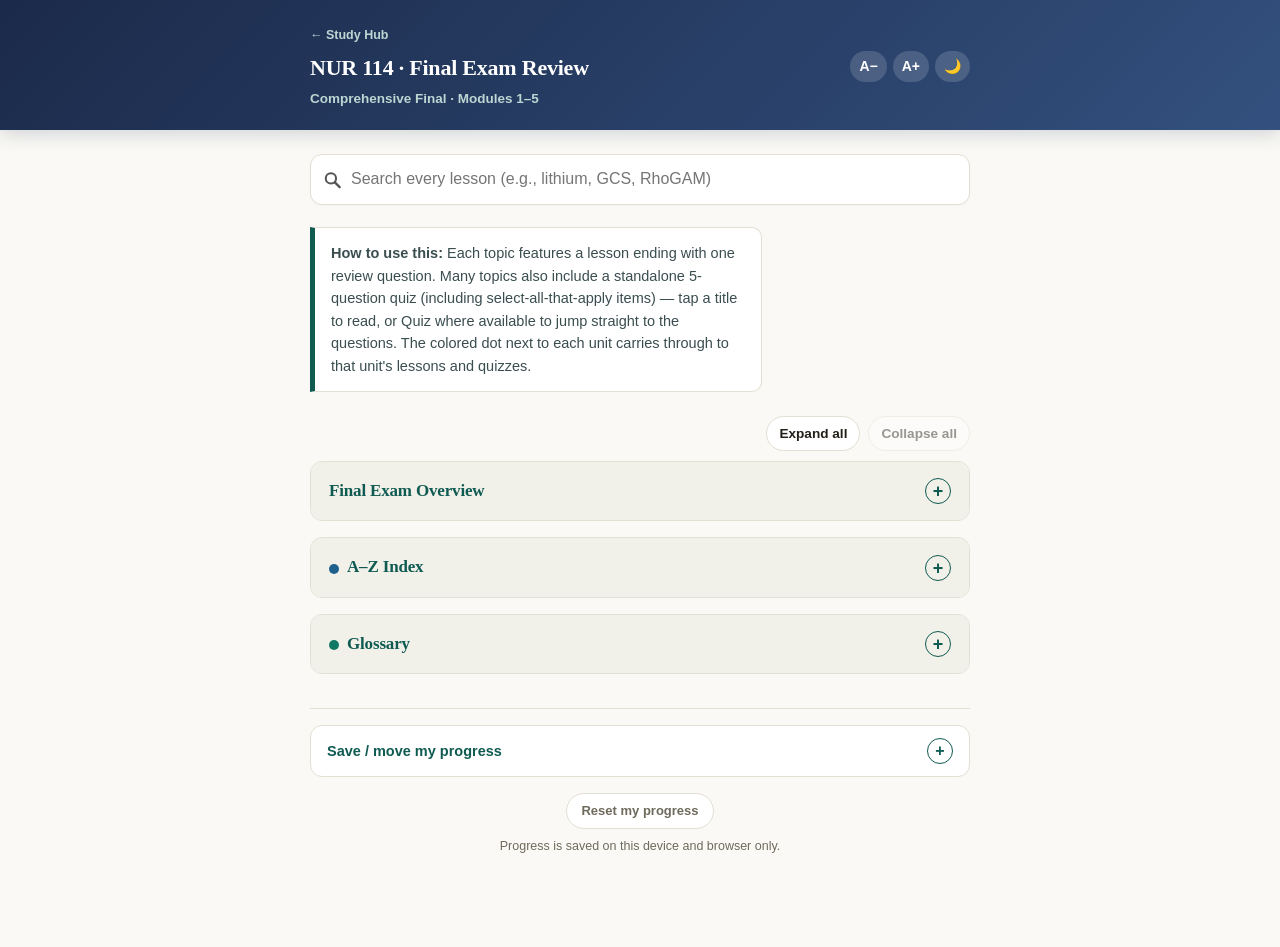
==== commit 551458f9: "Add files via upload" ====
--- a/NUR114_Final.html
+++ b/NUR114_Final.html
@@ -4,11 +4,11 @@
 <meta charset="utf-8">
 <meta name="viewport" content="width=device-width, initial-scale=1">
 <title>NUR 114 · Final Exam Review</title>
-<link rel="stylesheet" href="engine/engine.css?v=9c39ac9d">
-<script src="engine/early.js?v=9c39ac9d"></script>
+<link rel="stylesheet" href="engine/engine.css?v=e36e1f4e">
+<script src="engine/early.js?v=e36e1f4e"></script>
 </head>
 <body>
-<header><div class="bannerwrap"><div class="toprow"><div><a class="hublink" href="index.html">&larr; Study Hub</a><h1>NUR 114 · Final Exam Review</h1><div class="sub">Comprehensive Final · Modules 1–5</div></div><div class="hdr-btns"><button id="hx-sbtn" type="button" aria-label="Search the module" hidden>&#128269;</button><button id="back" hidden>Back</button></div></div></div></header>
+<header><div class="bannerwrap"><div class="toprow"><div><a class="hublink" href="index.html">&larr; Study Hub</a><h1>NUR 114 · Final Exam Review</h1><div class="sub">Comprehensive Final · Modules 1–5</div></div><div class="hdr-btns"><button id="hx-sbtn" type="button" aria-label="Search the module" hidden><svg class="mg" viewBox="0 0 24 24" width="17" height="17" aria-hidden="true" focusable="false"><circle cx="10" cy="10" r="6.5" fill="none" stroke="currentColor" stroke-width="2.6"/><line x1="15" y1="15" x2="21" y2="21" stroke="currentColor" stroke-width="3" stroke-linecap="round"/></svg></button><button id="back" hidden>Back</button></div></div></div></header>
 <main class="wrap" id="app"><p style="padding:24px 4px;color:#6E6A5C">Loading&hellip; If this message stays, open the Study Hub in Safari once while online so the study engine can be saved for offline use.</p></main>
 <script>
 // ===================== FINAL EXAM REVIEW — generated by tools/build_final_data.js (do not edit by hand) =====================
@@ -26,9 +26,9 @@
   searchHint: "lithium, GCS, RhoGAM"
 };
 </script>
-<script src="engine/engine.js?v=9c39ac9d"></script>
-<script src="engine/extras.js?v=9c39ac9d"></script>
-<script src="engine/cardgames.js?v=9c39ac9d"></script>
-<script src="engine/practice.js?v=9c39ac9d"></script>
+<script src="engine/engine.js?v=e36e1f4e"></script>
+<script src="engine/extras.js?v=e36e1f4e"></script>
+<script src="engine/cardgames.js?v=e36e1f4e"></script>
+<script src="engine/practice.js?v=e36e1f4e"></script>
 </body>
 </html>
--- a/engine/engine.css
+++ b/engine/engine.css
@@ -163,14 +163,14 @@
 .figure img{cursor:zoom-in}#zoomov{position:fixed;inset:0;background:rgba(0,0,0,.85);z-index:9999;overflow:auto;display:none;-webkit-overflow-scrolling:touch}#zoomov img{display:block;width:200%;max-width:none;background:#fff;margin:0}@media(min-width:900px){#zoomov img{width:100%;max-width:1400px;margin:0 auto}}#zoomov{padding-top:58px;box-sizing:border-box}#zoomov .zbar{position:fixed;top:0;left:0;right:0;height:54px;display:flex;align-items:center;justify-content:space-between;gap:10px;padding:0 12px;background:#1f3a5f;box-shadow:0 2px 10px rgba(0,0,0,.4);z-index:10000;color:#fff;font:600 13px/1.3 -apple-system,system-ui,sans-serif}#zoomov .zx{display:inline-flex;align-items:center;gap:6px;background:#fff;color:#1f3a5f;border:0;border-radius:999px;padding:9px 16px;font:800 15px -apple-system,system-ui,sans-serif;box-shadow:0 1px 4px rgba(0,0,0,.35);cursor:pointer;flex:none}#zoomov .zhint{opacity:.9}
 /* ===== Module 4 engine extras: search, saved progress, misses review, long-lesson navigation ===== */
 .hdr-btns{display:flex;gap:8px;align-items:center;flex:none}
-#hx-sbtn{color:#fff;font-size:14px;background:rgba(255,255,255,.15);padding:6px 11px;border-radius:20px;line-height:1.4}
+#hx-sbtn{color:#fff;background:rgba(255,255,255,.22);padding:6px 11px;border-radius:20px;line-height:1;display:inline-flex;align-items:center}
 #hx-sbtn[hidden]{display:none}
 #hx-top{padding-top:22px}
 .hx-search{margin:2px 0 12px;position:relative}
 .hx-search input{display:block;width:100%;font:inherit;font-size:16px;padding:12px 44px 12px 40px;border:1px solid var(--line);border-radius:12px;background:#fff;color:var(--text);-webkit-appearance:none;appearance:none;box-shadow:0 1px 3px rgba(0,0,0,.03)}
 .hx-search input:focus{outline:none;border-color:var(--ink);box-shadow:0 0 0 3px rgba(15,91,82,.14)}
 .hx-search input::-webkit-search-cancel-button,.hx-search input::-webkit-search-decoration{-webkit-appearance:none;display:none}
-.hx-search .ic{position:absolute;left:14px;top:50%;transform:translateY(-50%);font-size:15px;opacity:.6;pointer-events:none}
+.hx-search .ic{position:absolute;left:13px;top:50%;transform:translateY(-50%);display:flex;color:var(--muted,#555);pointer-events:none}
 .hx-search .clr{position:absolute;right:6px;top:50%;transform:translateY(-50%);width:34px;height:34px;border-radius:50%;color:var(--dim);font-size:15px;font-weight:700}
 .hx-search .clr[hidden]{display:none}
 #hx-res{margin:0 0 14px}
